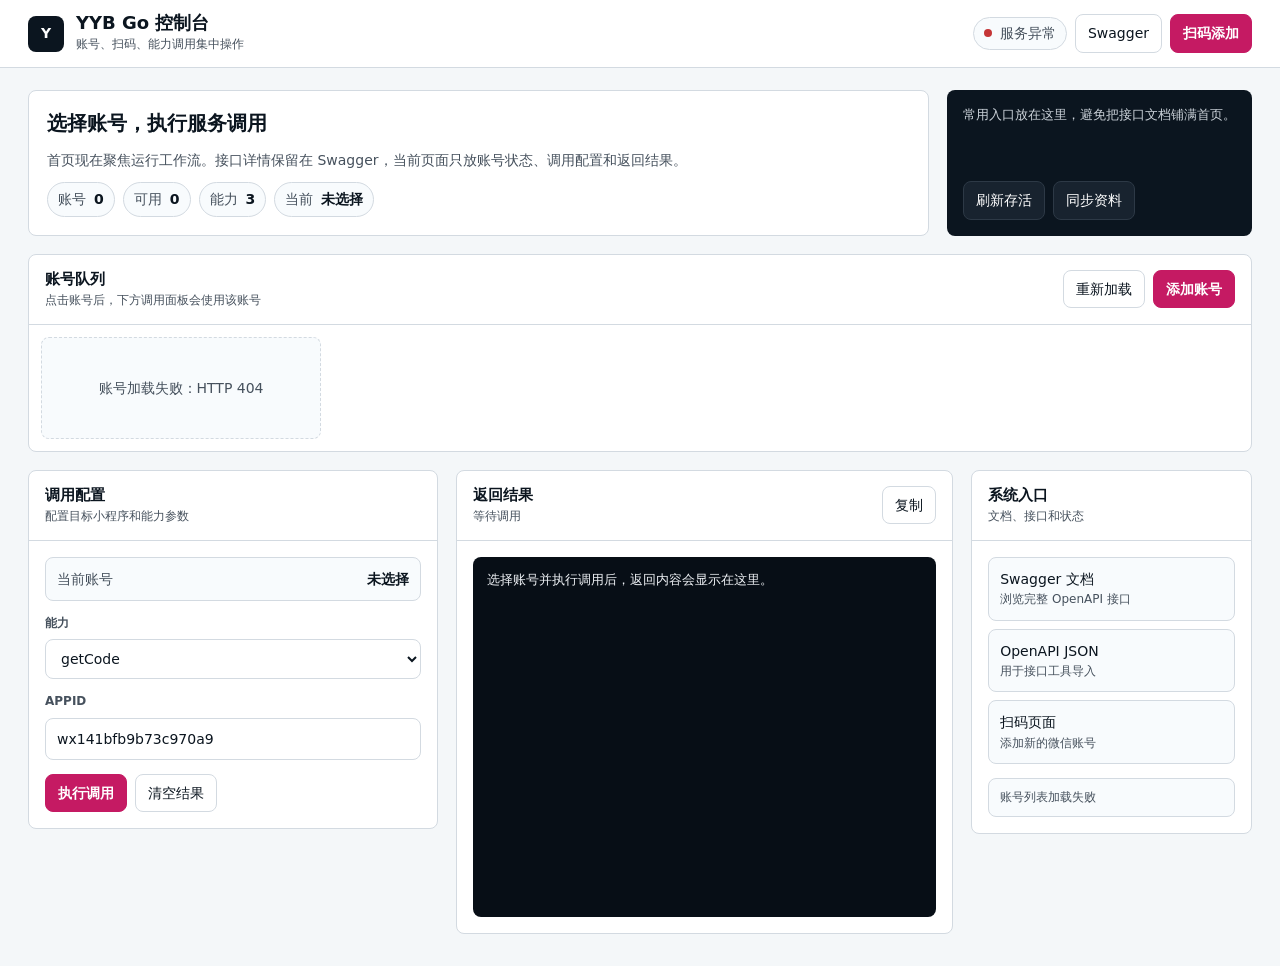
==== yyb_go/resource/templates/index.html @ 58492557 "Add files via upload" ====
<!DOCTYPE html>
<html lang="zh-CN">
<head>
  <meta charset="UTF-8">
  <meta name="viewport" content="width=device-width, initial-scale=1.0">
  <title>YYB Go 控制台</title>
  <style>
    :root {
      color-scheme: light;
      --bg: oklch(1 0 0);
      --bg-soft: oklch(0.974 0.004 250);
      --surface: oklch(0.986 0.004 250);
      --surface-strong: oklch(0.948 0.009 250);
      --ink: oklch(0.19 0.025 252);
      --muted: oklch(0.43 0.025 252);
      --faint: oklch(0.58 0.018 252);
      --line: oklch(0.885 0.012 250);
      --primary: oklch(0.54 0.205 3);
      --primary-hover: oklch(0.48 0.195 3);
      --accent: oklch(0.44 0.112 190);
      --accent-soft: oklch(0.94 0.027 190);
      --success: oklch(0.55 0.135 145);
      --success-soft: oklch(0.94 0.035 145);
      --warning: oklch(0.68 0.135 78);
      --warning-soft: oklch(0.955 0.04 78);
      --danger: oklch(0.55 0.18 25);
      --danger-soft: oklch(0.955 0.032 25);
      --code-bg: oklch(0.16 0.022 252);
      --code-ink: oklch(0.96 0.006 250);
      --radius: 8px;
      --topbar-h: 68px;
    }

    * {
      box-sizing: border-box;
    }

    html {
      height: 100%;
    }

    body {
      min-height: 100%;
      margin: 0;
      background: var(--bg-soft);
      color: var(--ink);
      font-family: ui-sans-serif, system-ui, -apple-system, BlinkMacSystemFont, "Segoe UI", "Microsoft YaHei", sans-serif;
      font-size: 14px;
      line-height: 1.45;
    }

    button,
    input,
    select,
    textarea {
      font: inherit;
    }

    button {
      cursor: pointer;
    }

    .app {
      min-height: 100vh;
      display: flex;
      flex-direction: column;
    }

    .topbar {
      height: var(--topbar-h);
      display: flex;
      align-items: center;
      justify-content: space-between;
      gap: 18px;
      padding: 0 28px;
      background: var(--bg);
      border-bottom: 1px solid var(--line);
      position: sticky;
      top: 0;
      z-index: 10;
    }

    .brand {
      display: flex;
      align-items: center;
      gap: 12px;
      min-width: 0;
    }

    .mark {
      width: 36px;
      height: 36px;
      border-radius: var(--radius);
      display: grid;
      place-items: center;
      background: var(--ink);
      color: var(--bg);
      font-weight: 800;
      letter-spacing: 0;
    }

    .brand-title {
      margin: 0;
      font-size: 18px;
      font-weight: 760;
      letter-spacing: 0;
      line-height: 1.1;
    }

    .brand-subtitle {
      margin-top: 3px;
      color: var(--muted);
      font-size: 12px;
      white-space: nowrap;
      overflow: hidden;
      text-overflow: ellipsis;
    }

    .top-actions,
    .panel-actions,
    .inline-actions {
      display: flex;
      align-items: center;
      gap: 8px;
      flex-wrap: wrap;
    }

    .btn {
      min-height: 36px;
      border: 1px solid transparent;
      border-radius: var(--radius);
      padding: 8px 12px;
      display: inline-flex;
      align-items: center;
      justify-content: center;
      gap: 7px;
      background: var(--bg);
      color: var(--ink);
      text-decoration: none;
      transition: background 160ms ease, border-color 160ms ease, color 160ms ease;
    }

    .btn:hover {
      background: var(--surface-strong);
    }

    .btn:focus-visible,
    .account-card:focus-visible,
    .quick-link:focus-visible {
      outline: 3px solid oklch(0.82 0.08 190);
      outline-offset: 2px;
    }

    .btn.primary {
      background: var(--primary);
      color: var(--bg);
      border-color: var(--primary);
      font-weight: 700;
    }

    .btn.primary:hover {
      background: var(--primary-hover);
      border-color: var(--primary-hover);
    }

    .btn.secondary {
      border-color: var(--line);
    }

    .btn.danger {
      color: var(--danger);
      border-color: var(--danger-soft);
      background: var(--danger-soft);
    }

    .btn:disabled {
      cursor: not-allowed;
      opacity: 0.62;
    }

    .status-pill {
      min-height: 30px;
      border-radius: 999px;
      display: inline-flex;
      align-items: center;
      gap: 8px;
      padding: 5px 10px;
      border: 1px solid var(--line);
      color: var(--muted);
      background: var(--surface);
      white-space: nowrap;
    }

    .status-dot {
      width: 8px;
      height: 8px;
      border-radius: 50%;
      background: var(--faint);
      flex: 0 0 auto;
    }

    .status-pill.ok .status-dot,
    .account-status.alive .status-dot {
      background: var(--success);
    }

    .status-pill.bad .status-dot,
    .account-status.expired .status-dot {
      background: var(--danger);
    }

    .shell {
      width: min(1440px, 100%);
      margin: 0 auto;
      padding: 22px 28px 32px;
      display: grid;
      gap: 18px;
    }

    .overview {
      display: grid;
      grid-template-columns: minmax(0, 1fr) auto;
      gap: 18px;
      align-items: stretch;
    }

    .summary {
      min-width: 0;
      background: var(--bg);
      border: 1px solid var(--line);
      border-radius: var(--radius);
      padding: 18px;
      display: grid;
      gap: 12px;
    }

    .summary h2 {
      margin: 0;
      font-size: 20px;
      font-weight: 760;
      letter-spacing: 0;
      text-wrap: balance;
    }

    .summary-copy {
      margin: 0;
      max-width: 72ch;
      color: var(--muted);
    }

    .stat-row {
      display: flex;
      flex-wrap: wrap;
      gap: 8px;
    }

    .stat-chip {
      min-height: 32px;
      display: inline-flex;
      align-items: center;
      gap: 8px;
      padding: 6px 10px;
      border-radius: 999px;
      background: var(--surface);
      border: 1px solid var(--line);
      color: var(--muted);
    }

    .stat-chip strong {
      color: var(--ink);
      font-weight: 760;
    }

    .quick-actions {
      min-width: 260px;
      background: var(--ink);
      color: var(--bg);
      border-radius: var(--radius);
      padding: 16px;
      display: grid;
      align-content: space-between;
      gap: 14px;
    }

    .quick-actions p {
      margin: 0;
      color: oklch(0.86 0.012 250);
      font-size: 13px;
    }

    .quick-actions .btn {
      background: oklch(0.25 0.028 252);
      color: var(--bg);
      border-color: oklch(0.34 0.028 252);
    }

    .quick-actions .btn:hover {
      background: oklch(0.31 0.032 252);
    }

    .account-band,
    .panel {
      background: var(--bg);
      border: 1px solid var(--line);
      border-radius: var(--radius);
    }

    .section-head {
      min-height: 58px;
      display: flex;
      align-items: center;
      justify-content: space-between;
      gap: 14px;
      padding: 14px 16px;
      border-bottom: 1px solid var(--line);
    }

    .section-title {
      display: grid;
      gap: 2px;
      min-width: 0;
    }

    .section-title h3 {
      margin: 0;
      font-size: 15px;
      font-weight: 760;
      letter-spacing: 0;
    }

    .section-title p {
      margin: 0;
      color: var(--muted);
      font-size: 12px;
      white-space: nowrap;
      overflow: hidden;
      text-overflow: ellipsis;
    }

    .account-strip {
      padding: 12px;
      display: grid;
      grid-auto-flow: column;
      grid-auto-columns: minmax(238px, 280px);
      gap: 10px;
      overflow-x: auto;
      scrollbar-width: thin;
      min-height: 126px;
    }

    .account-card {
      width: 100%;
      min-height: 100px;
      padding: 12px;
      border: 1px solid var(--line);
      border-radius: var(--radius);
      background: var(--surface);
      color: var(--ink);
      text-align: left;
      display: grid;
      grid-template-columns: 42px minmax(0, 1fr);
      gap: 10px;
      align-items: start;
      transition: background 160ms ease, border-color 160ms ease;
    }

    .account-card:hover {
      background: var(--bg);
      border-color: oklch(0.78 0.035 190);
    }

    .account-card.selected {
      background: var(--accent-soft);
      border-color: var(--accent);
    }

    .avatar {
      width: 42px;
      height: 42px;
      border-radius: 50%;
      overflow: hidden;
      background: var(--surface-strong);
      border: 1px solid var(--line);
      display: grid;
      place-items: center;
      color: var(--muted);
      font-weight: 760;
    }

    .avatar img {
      width: 100%;
      height: 100%;
      object-fit: cover;
      display: block;
    }

    .account-main {
      min-width: 0;
      display: grid;
      gap: 6px;
    }

    .account-name {
      overflow: hidden;
      text-overflow: ellipsis;
      white-space: nowrap;
      font-weight: 760;
    }

    .account-status {
      display: inline-flex;
      align-items: center;
      gap: 7px;
      color: var(--muted);
      font-size: 12px;
    }

    .account-meta {
      color: var(--faint);
      font-size: 12px;
      overflow: hidden;
      text-overflow: ellipsis;
      white-space: nowrap;
    }

    .empty-state {
      min-height: 100px;
      display: grid;
      place-items: center;
      color: var(--muted);
      border: 1px dashed var(--line);
      border-radius: var(--radius);
      background: var(--surface);
      padding: 18px;
      text-align: center;
    }

    .work-grid {
      display: grid;
      grid-template-columns: minmax(360px, 0.95fr) minmax(420px, 1.15fr) minmax(260px, 0.65fr);
      gap: 18px;
      align-items: start;
    }

    .panel-body {
      padding: 16px;
      display: grid;
      gap: 14px;
    }

    .form-grid {
      display: grid;
      gap: 14px;
    }

    .field {
      display: grid;
      gap: 7px;
    }

    .field label {
      color: var(--muted);
      font-size: 12px;
      font-weight: 680;
    }

    .input,
    .select,
    .textarea {
      width: 100%;
      border: 1px solid var(--line);
      border-radius: var(--radius);
      background: var(--bg);
      color: var(--ink);
      padding: 10px 11px;
      outline: none;
      transition: border-color 160ms ease, background 160ms ease;
    }

    .input:focus,
    .select:focus,
    .textarea:focus {
      border-color: var(--accent);
      background: var(--surface);
    }

    .textarea {
      min-height: 164px;
      resize: vertical;
      font-family: ui-monospace, SFMono-Regular, Menlo, Consolas, "Liberation Mono", monospace;
      line-height: 1.55;
      font-size: 13px;
    }

    .selected-account {
      min-height: 44px;
      border: 1px solid var(--line);
      border-radius: var(--radius);
      background: var(--surface);
      padding: 10px 11px;
      display: flex;
      align-items: center;
      justify-content: space-between;
      gap: 10px;
      color: var(--muted);
    }

    .selected-account strong {
      color: var(--ink);
      overflow: hidden;
      text-overflow: ellipsis;
      white-space: nowrap;
    }

    .result-panel .panel-body {
      gap: 10px;
    }

    .result-box {
      min-height: 360px;
      max-height: 560px;
      margin: 0;
      overflow: auto;
      border-radius: var(--radius);
      background: var(--code-bg);
      color: var(--code-ink);
      padding: 14px;
      font-family: ui-monospace, SFMono-Regular, Menlo, Consolas, "Liberation Mono", monospace;
      font-size: 13px;
      line-height: 1.55;
      white-space: pre-wrap;
      word-break: break-word;
    }

    .result-box.error {
      color: oklch(0.86 0.075 25);
    }

    .quick-list {
      display: grid;
      gap: 8px;
    }

    .quick-link {
      border: 1px solid var(--line);
      border-radius: var(--radius);
      padding: 11px;
      background: var(--surface);
      color: var(--ink);
      text-decoration: none;
      display: grid;
      gap: 2px;
      transition: background 160ms ease, border-color 160ms ease;
    }

    .quick-link:hover {
      background: var(--bg);
      border-color: oklch(0.78 0.035 190);
    }

    .quick-link span {
      color: var(--muted);
      font-size: 12px;
    }

    .log-line {
      padding: 10px 11px;
      border-radius: var(--radius);
      background: var(--surface);
      border: 1px solid var(--line);
      color: var(--muted);
      font-size: 12px;
    }

    .hidden {
      display: none !important;
    }

    @media (max-width: 1120px) {
      .overview,
      .work-grid {
        grid-template-columns: 1fr;
      }

      .quick-actions {
        min-width: 0;
      }
    }

    @media (max-width: 760px) {
      .topbar {
        height: auto;
        align-items: flex-start;
        flex-direction: column;
        padding: 14px 16px;
      }

      .top-actions {
        width: 100%;
      }

      .top-actions .btn,
      .top-actions .status-pill {
        flex: 1;
      }

      .shell {
        padding: 16px;
      }

      .section-head {
        align-items: flex-start;
        flex-direction: column;
      }

      .panel-actions,
      .inline-actions {
        width: 100%;
      }

      .panel-actions .btn,
      .inline-actions .btn {
        flex: 1;
      }

      .account-strip {
        grid-auto-columns: minmax(222px, 86vw);
      }
    }

    @media (prefers-reduced-motion: reduce) {
      *,
      *::before,
      *::after {
        scroll-behavior: auto !important;
        transition-duration: 1ms !important;
        animation-duration: 1ms !important;
      }
    }
  </style>
</head>
<body>
  <div class="app">
    <header class="topbar">
      <div class="brand">
        <div class="mark" aria-hidden="true">Y</div>
        <div>
          <h1 class="brand-title">YYB Go 控制台</h1>
          <div class="brand-subtitle">账号、扫码、能力调用集中操作</div>
        </div>
      </div>
      <div class="top-actions">
        <span class="status-pill" id="healthPill"><span class="status-dot"></span><span>检测服务中</span></span>
        <a class="btn secondary" href="/docs/index.html">Swagger</a>
        <a class="btn primary" href="/scan">扫码添加</a>
      </div>
    </header>

    <main class="shell">
      <section class="overview" aria-label="控制台概览">
        <div class="summary">
          <h2>选择账号，执行服务调用</h2>
          <p class="summary-copy">首页现在聚焦运行工作流。接口详情保留在 Swagger，当前页面只放账号状态、调用配置和返回结果。</p>
          <div class="stat-row" aria-label="运行统计">
            <span class="stat-chip">账号 <strong id="accountCount">0</strong></span>
            <span class="stat-chip">可用 <strong id="aliveCount">0</strong></span>
            <span class="stat-chip">能力 <strong id="featureCount">0</strong></span>
            <span class="stat-chip">当前 <strong id="currentAccountText">未选择</strong></span>
          </div>
        </div>
        <aside class="quick-actions" aria-label="常用动作">
          <p>常用入口放在这里，避免把接口文档铺满首页。</p>
          <div class="inline-actions">
            <button class="btn" id="refreshAllBtn" type="button">刷新存活</button>
            <button class="btn" id="resyncAllBtn" type="button">同步资料</button>
          </div>
        </aside>
      </section>

      <section class="account-band" aria-label="账号队列">
        <div class="section-head">
          <div class="section-title">
            <h3>账号队列</h3>
            <p>点击账号后，下方调用面板会使用该账号</p>
          </div>
          <div class="panel-actions">
            <button class="btn secondary" id="reloadAccountsBtn" type="button">重新加载</button>
            <a class="btn primary" href="/scan">添加账号</a>
          </div>
        </div>
        <div class="account-strip" id="accountStrip">
          <div class="empty-state">账号加载中</div>
        </div>
      </section>

      <section class="work-grid" aria-label="调用工作区">
        <section class="panel" aria-label="调用配置">
          <div class="section-head">
            <div class="section-title">
              <h3>调用配置</h3>
              <p>配置目标小程序和能力参数</p>
            </div>
          </div>
          <div class="panel-body">
            <div class="selected-account">
              <span>当前账号</span>
              <strong id="selectedAccountName">未选择</strong>
            </div>
            <div class="form-grid">
              <div class="field">
                <label for="featureSel">能力</label>
                <select class="select" id="featureSel"></select>
              </div>
              <div class="field">
                <label for="appidInput">APPID</label>
                <input class="input" id="appidInput" value="wx141bfb9b73c970a9" autocomplete="off" spellcheck="false">
              </div>
              <div class="field hidden" id="payloadGroup">
                <label for="payloadInput">请求 JSON</label>
                <textarea class="textarea" id="payloadInput" spellcheck="false">{"api_name":"getUserInfo","data":{},"env":1}</textarea>
              </div>
            </div>
            <div class="inline-actions">
              <button class="btn primary" id="callBtn" type="button">执行调用</button>
              <button class="btn secondary" id="clearResultBtn" type="button">清空结果</button>
            </div>
          </div>
        </section>

        <section class="panel result-panel" aria-label="调用结果">
          <div class="section-head">
            <div class="section-title">
              <h3>返回结果</h3>
              <p id="resultMeta">等待调用</p>
            </div>
            <button class="btn secondary" id="copyResultBtn" type="button">复制</button>
          </div>
          <div class="panel-body">
            <pre class="result-box" id="resultBox">选择账号并执行调用后，返回内容会显示在这里。</pre>
          </div>
        </section>

        <aside class="panel" aria-label="系统入口">
          <div class="section-head">
            <div class="section-title">
              <h3>系统入口</h3>
              <p>文档、接口和状态</p>
            </div>
          </div>
          <div class="panel-body">
            <div class="quick-list">
              <a class="quick-link" href="/docs/index.html">
                Swagger 文档
                <span>浏览完整 OpenAPI 接口</span>
              </a>
              <a class="quick-link" href="/openapi.json">
                OpenAPI JSON
                <span>用于接口工具导入</span>
              </a>
              <a class="quick-link" href="/scan">
                扫码页面
                <span>添加新的微信账号</span>
              </a>
            </div>
            <div class="log-line" id="activityLine">尚未执行操作</div>
          </div>
        </aside>
      </section>
    </main>
  </div>

  <script>
    const state = {
      accounts: [],
      features: [
        { name: "getCode" },
        { name: "getPhoneNumber" },
        { name: "operateWxData" }
      ],
      selectedOpenID: "",
      lastResult: ""
    };

    const $ = id => document.getElementById(id);

    function escapeHTML(value) {
      return String(value ?? "")
        .replaceAll("&", "&amp;")
        .replaceAll("<", "&lt;")
        .replaceAll(">", "&gt;")
        .replaceAll('"', "&quot;")
        .replaceAll("'", "&#039;");
    }

    async function api(method, url, body) {
      const options = { method, headers: { "Content-Type": "application/json" } };
      if (body !== undefined) options.body = JSON.stringify(body);
      const response = await fetch(url, options);
      const text = await response.text();
      let data = null;
      try {
        data = text ? JSON.parse(text) : null;
      } catch {
        data = text;
      }
      const isEnvelope = data && typeof data === "object" && !Array.isArray(data)
        && Object.prototype.hasOwnProperty.call(data, "code")
        && Object.prototype.hasOwnProperty.call(data, "msg")
        && Object.prototype.hasOwnProperty.call(data, "data");
      if (!response.ok || (isEnvelope && data.code !== 0)) {
        const error = new Error(isEnvelope ? data.msg : "HTTP " + response.status);
        error.status = response.status;
        error.code = isEnvelope ? data.code : response.status;
        error.data = isEnvelope ? data.data : data;
        error.payload = data;
        throw error;
      }
      return isEnvelope ? data.data : data;
    }

    function accountName(account) {
      return account.nickname || account.alias || account.openid || "未命名账号";
    }

    function statusText(status) {
      if (status === "alive") return "可用";
      if (status === "expired") return "需重扫";
      return "待确认";
    }

    function statusClass(status) {
      if (status === "alive") return "alive";
      if (status === "expired") return "expired";
      return "unknown";
    }

    function formatChecked(ts) {
      if (!ts) return "未检测";
      const date = new Date(ts * 1000);
      const pad = n => String(n).padStart(2, "0");
      return `${pad(date.getMonth() + 1)}-${pad(date.getDate())} ${pad(date.getHours())}:${pad(date.getMinutes())}`;
    }

    function setActivity(message) {
      $("activityLine").textContent = message;
    }

    function setResult(value, meta, isError) {
      const text = typeof value === "string" ? value : JSON.stringify(value, null, 2);
      state.lastResult = text;
      $("resultBox").textContent = text;
      $("resultBox").classList.toggle("error", Boolean(isError));
      $("resultMeta").textContent = meta || "已更新";
    }

    function selectedAccount() {
      return state.accounts.find(item => item.openid === state.selectedOpenID) || null;
    }

    function syncSelectedAccount() {
      const selected = selectedAccount();
      const label = selected ? accountName(selected) : "未选择";
      $("selectedAccountName").textContent = label;
      $("currentAccountText").textContent = label;
      document.querySelectorAll(".account-card").forEach(card => {
        card.classList.toggle("selected", card.dataset.openid === state.selectedOpenID);
      });
    }

    function renderStats() {
      $("accountCount").textContent = String(state.accounts.length);
      $("aliveCount").textContent = String(state.accounts.filter(item => item.status === "alive").length);
      $("featureCount").textContent = String(state.features.length);
      syncSelectedAccount();
    }

    function renderAccounts() {
      const strip = $("accountStrip");
      if (!state.accounts.length) {
        strip.innerHTML = `<div class="empty-state">暂无账号，点击“添加账号”开始扫码。</div>`;
        state.selectedOpenID = "";
        renderStats();
        return;
      }

      if (!state.accounts.some(item => item.openid === state.selectedOpenID)) {
        state.selectedOpenID = state.accounts[0].openid;
      }

      strip.innerHTML = "";
      for (const account of state.accounts) {
        const name = accountName(account);
        const cls = statusClass(account.status);
        const button = document.createElement("button");
        button.type = "button";
        button.className = "account-card";
        button.dataset.openid = account.openid;
        button.innerHTML = `
          <span class="avatar">
            <img alt="" src="/accounts/avatar?ref=${encodeURIComponent(account.openid)}">
            <span class="avatar-letter hidden">${escapeHTML(name.slice(0, 1).toUpperCase() || "Y")}</span>
          </span>
          <span class="account-main">
            <span class="account-name">${escapeHTML(name)}</span>
            <span class="account-status ${cls}"><span class="status-dot"></span>${statusText(account.status)}</span>
            <span class="account-meta">uin: ${escapeHTML(account.uin ?? "-")} · ${formatChecked(account.last_checked_at)}</span>
          </span>
        `;
        button.querySelector("img").addEventListener("error", event => {
          event.currentTarget.classList.add("hidden");
          button.querySelector(".avatar-letter").classList.remove("hidden");
        });
        button.addEventListener("click", () => {
          state.selectedOpenID = account.openid;
          syncSelectedAccount();
          setActivity(`已选择账号：${name}`);
        });
        strip.appendChild(button);
      }
      renderStats();
    }

    function renderFeatures() {
      const select = $("featureSel");
      if (!state.features.length) {
        select.innerHTML = `<option value="">暂无能力</option>`;
        togglePayload();
        return;
      }
      select.innerHTML = state.features.map(feature => {
        return `<option value="${escapeHTML(feature.name)}" data-name="${escapeHTML(feature.name)}">${escapeHTML(feature.name)}</option>`;
      }).join("");
      togglePayload();
      renderStats();
    }

    function currentFeatureName() {
      const option = $("featureSel").selectedOptions[0];
      return option ? option.dataset.name || "" : "";
    }

    function togglePayload() {
      const needsPayload = currentFeatureName().toLowerCase() === "operatewxdata";
      $("payloadGroup").classList.toggle("hidden", !needsPayload);
    }

    async function loadHealth() {
      const pill = $("healthPill");
      try {
        await api("GET", "/health");
        pill.classList.add("ok");
        pill.classList.remove("bad");
        pill.querySelector("span:last-child").textContent = "服务正常";
      } catch {
        pill.classList.add("bad");
        pill.classList.remove("ok");
        pill.querySelector("span:last-child").textContent = "服务异常";
      }
    }

    async function loadAccounts() {
      $("accountStrip").innerHTML = `<div class="empty-state">账号加载中</div>`;
      try {
        state.accounts = await api("GET", "/accounts");
        renderAccounts();
        setActivity("账号列表已加载");
      } catch (error) {
        $("accountStrip").innerHTML = `<div class="empty-state">账号加载失败：${escapeHTML(error.data?.detail || error.message)}</div>`;
        setActivity("账号列表加载失败");
      }
    }

    async function loadFeatures() {
      renderFeatures();
    }

    async function refreshAll() {
      const button = $("refreshAllBtn");
      button.disabled = true;
      button.textContent = "刷新中";
      try {
        const result = await api("POST", "/accounts/refresh");
        setResult(result, "存活刷新完成", false);
        await loadAccounts();
      } catch (error) {
        setResult(error.data || error.message, "存活刷新失败", true);
      } finally {
        button.disabled = false;
        button.textContent = "刷新存活";
      }
    }

    async function resyncAll() {
      const button = $("resyncAllBtn");
      button.disabled = true;
      button.textContent = "同步中";
      try {
        const result = await api("POST", "/accounts/resync");
        setResult(result, "资料同步完成", false);
        await loadAccounts();
      } catch (error) {
        setResult(error.data || error.message, "资料同步失败", true);
      } finally {
        button.disabled = false;
        button.textContent = "同步资料";
      }
    }

    async function callFeature() {
      const account = selectedAccount();
      if (!account) {
        setResult("请先选择一个账号。", "缺少账号", true);
        return;
      }

      const endpoint = currentFeatureName();
      const appID = $("appidInput").value.trim();
      if (!endpoint) {
        setResult("当前没有可调用能力。", "缺少能力", true);
        return;
      }
      if (!appID) {
        setResult("请输入 APPID。", "缺少 APPID", true);
        return;
      }

      const body = { ref: account.openid, app_id: appID };
      if (endpoint.toLowerCase() === "operatewxdata") {
        const raw = $("payloadInput").value.trim();
        if (!raw) {
          setResult("operateWxData 需要请求 JSON。", "缺少 payload", true);
          return;
        }
        try {
          body.payload = JSON.parse(raw);
        } catch {
          setResult("请求 JSON 格式不正确。", "JSON 解析失败", true);
          return;
        }
      }

      const button = $("callBtn");
      button.disabled = true;
      const startedAt = performance.now();
      setResult("调用中，首次调用可能需要建立会话。", "请求进行中", false);
      setActivity(`正在调用 ${endpoint}：${accountName(account)}`);

      try {
        const result = await api("POST", `/wxapp/${endpoint}`, body);
        const seconds = ((performance.now() - startedAt) / 1000).toFixed(1);
        setResult(result, `调用完成，用时 ${seconds}s`, false);
        await loadAccounts();
      } catch (error) {
        setResult(error.data || error.message, `调用失败 ${error.status || ""}`.trim(), true);
      } finally {
        button.disabled = false;
      }
    }

    $("reloadAccountsBtn").addEventListener("click", loadAccounts);
    $("refreshAllBtn").addEventListener("click", refreshAll);
    $("resyncAllBtn").addEventListener("click", resyncAll);
    $("featureSel").addEventListener("change", togglePayload);
    $("callBtn").addEventListener("click", callFeature);
    $("clearResultBtn").addEventListener("click", () => setResult("结果已清空。", "等待调用", false));
    $("copyResultBtn").addEventListener("click", async () => {
      try {
        await navigator.clipboard.writeText(state.lastResult || $("resultBox").textContent);
        setActivity("结果已复制");
      } catch {
        setActivity("复制失败，请手动选择结果内容");
      }
    });

    loadHealth();
    loadFeatures();
    loadAccounts();
    setInterval(loadHealth, 15000);
  </script>
</body>
</html>
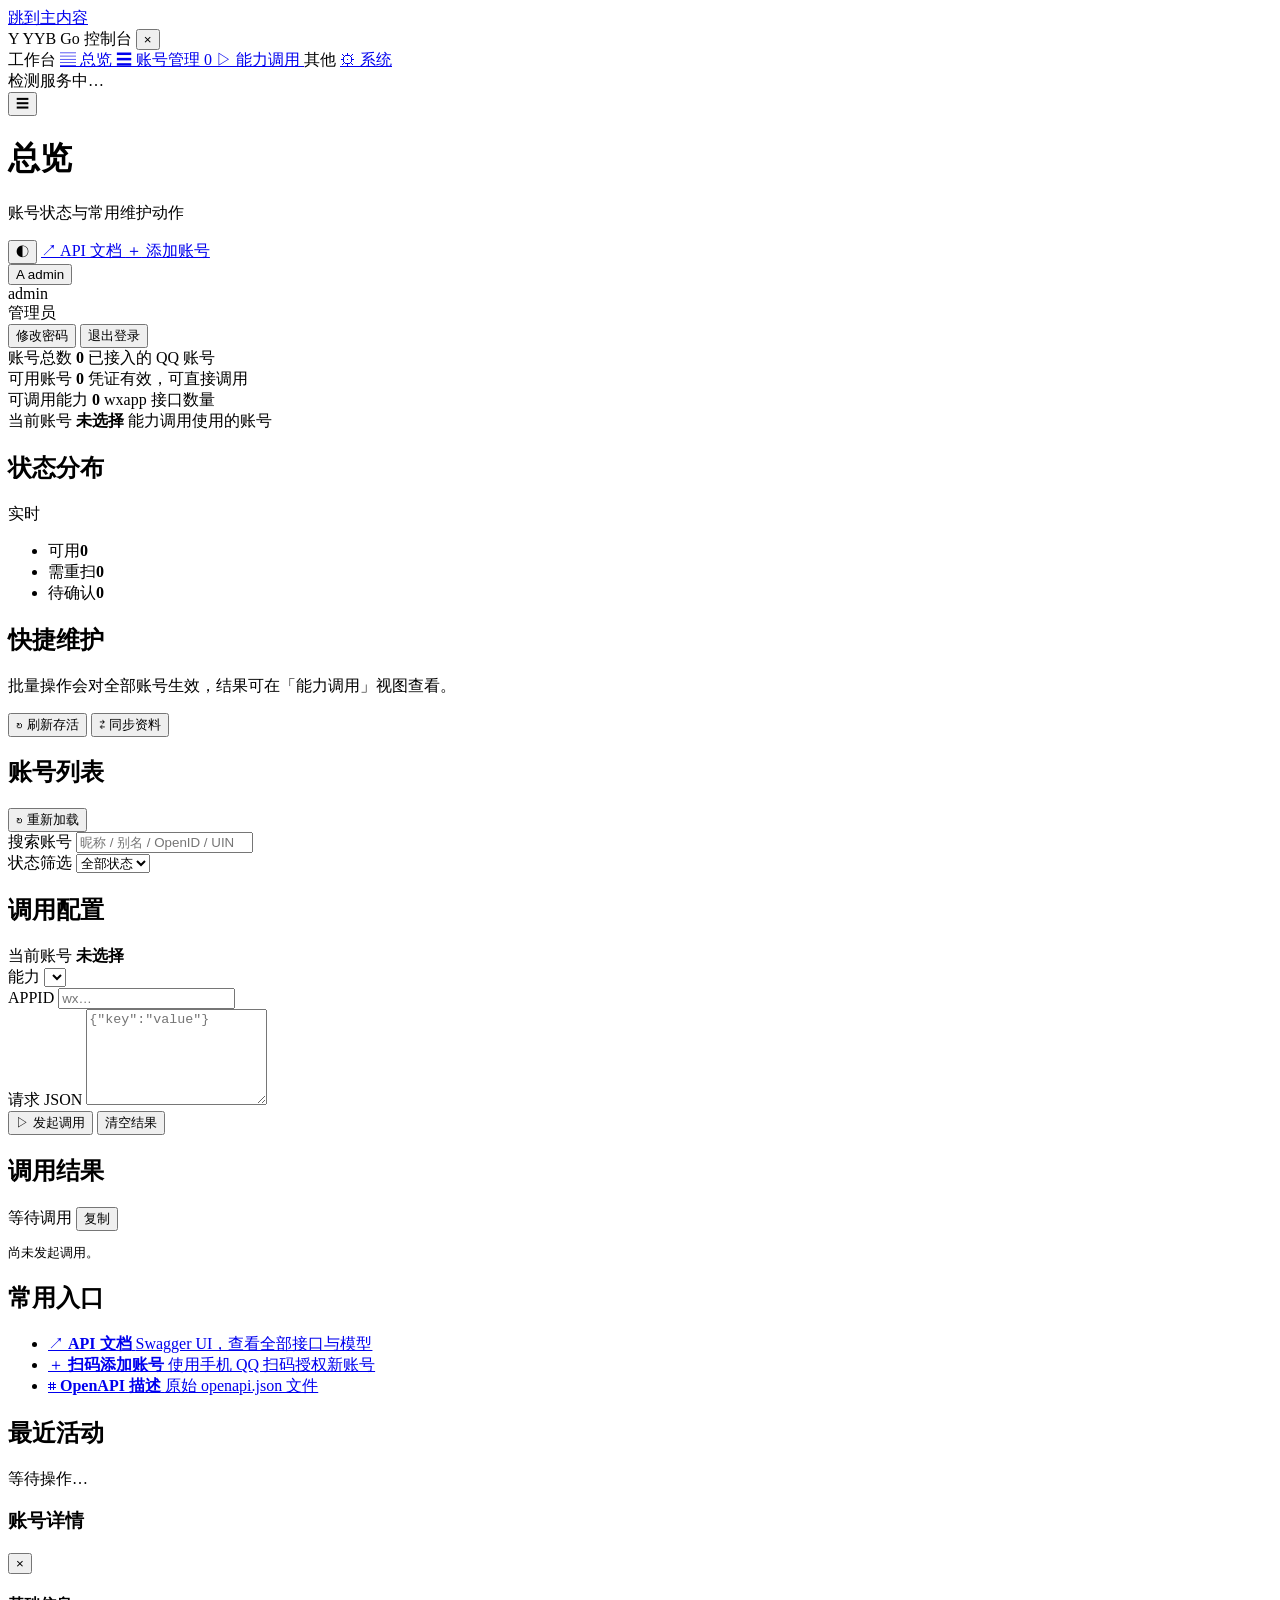
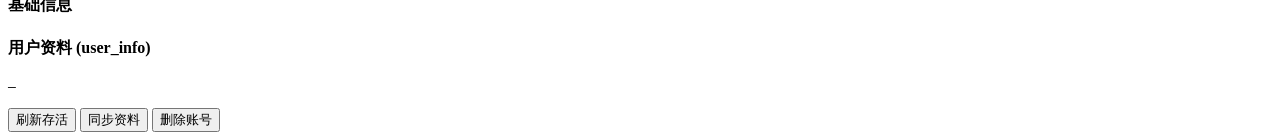
==== commit 4c8de1a3: "feat: 实现完整管理员登录与Docker化部署 - 新增管理员账号系统，支持环境变量初始化、密码修改、会话管理 - 新增登录页、扫码页前端页面与交互逻辑 - 新增Dockerfile与GitHub" ====
--- a/yyb_go/resource/templates/index.html
+++ b/yyb_go/resource/templates/index.html
@@ -1,1081 +1,325 @@
 <!DOCTYPE html>
-<html lang="zh-CN">
+<html lang="zh-CN" data-theme="system" data-theme-resolved="light">
 <head>
   <meta charset="UTF-8">
   <meta name="viewport" content="width=device-width, initial-scale=1.0">
+  <meta name="theme-color" content="#f4f6fa">
   <title>YYB Go 控制台</title>
-  <style>
-    :root {
-      color-scheme: light;
-      --bg: oklch(1 0 0);
-      --bg-soft: oklch(0.974 0.004 250);
-      --surface: oklch(0.986 0.004 250);
-      --surface-strong: oklch(0.948 0.009 250);
-      --ink: oklch(0.19 0.025 252);
-      --muted: oklch(0.43 0.025 252);
-      --faint: oklch(0.58 0.018 252);
-      --line: oklch(0.885 0.012 250);
-      --primary: oklch(0.54 0.205 3);
-      --primary-hover: oklch(0.48 0.195 3);
-      --accent: oklch(0.44 0.112 190);
-      --accent-soft: oklch(0.94 0.027 190);
-      --success: oklch(0.55 0.135 145);
-      --success-soft: oklch(0.94 0.035 145);
-      --warning: oklch(0.68 0.135 78);
-      --warning-soft: oklch(0.955 0.04 78);
-      --danger: oklch(0.55 0.18 25);
-      --danger-soft: oklch(0.955 0.032 25);
-      --code-bg: oklch(0.16 0.022 252);
-      --code-ink: oklch(0.96 0.006 250);
-      --radius: 8px;
-      --topbar-h: 68px;
-    }
-
-    * {
-      box-sizing: border-box;
-    }
-
-    html {
-      height: 100%;
-    }
-
-    body {
-      min-height: 100%;
-      margin: 0;
-      background: var(--bg-soft);
-      color: var(--ink);
-      font-family: ui-sans-serif, system-ui, -apple-system, BlinkMacSystemFont, "Segoe UI", "Microsoft YaHei", sans-serif;
-      font-size: 14px;
-      line-height: 1.45;
-    }
-
-    button,
-    input,
-    select,
-    textarea {
-      font: inherit;
-    }
-
-    button {
-      cursor: pointer;
-    }
-
-    .app {
-      min-height: 100vh;
-      display: flex;
-      flex-direction: column;
-    }
-
-    .topbar {
-      height: var(--topbar-h);
-      display: flex;
-      align-items: center;
-      justify-content: space-between;
-      gap: 18px;
-      padding: 0 28px;
-      background: var(--bg);
-      border-bottom: 1px solid var(--line);
-      position: sticky;
-      top: 0;
-      z-index: 10;
-    }
-
-    .brand {
-      display: flex;
-      align-items: center;
-      gap: 12px;
-      min-width: 0;
-    }
-
-    .mark {
-      width: 36px;
-      height: 36px;
-      border-radius: var(--radius);
-      display: grid;
-      place-items: center;
-      background: var(--ink);
-      color: var(--bg);
-      font-weight: 800;
-      letter-spacing: 0;
-    }
-
-    .brand-title {
-      margin: 0;
-      font-size: 18px;
-      font-weight: 760;
-      letter-spacing: 0;
-      line-height: 1.1;
-    }
-
-    .brand-subtitle {
-      margin-top: 3px;
-      color: var(--muted);
-      font-size: 12px;
-      white-space: nowrap;
-      overflow: hidden;
-      text-overflow: ellipsis;
-    }
-
-    .top-actions,
-    .panel-actions,
-    .inline-actions {
-      display: flex;
-      align-items: center;
-      gap: 8px;
-      flex-wrap: wrap;
-    }
-
-    .btn {
-      min-height: 36px;
-      border: 1px solid transparent;
-      border-radius: var(--radius);
-      padding: 8px 12px;
-      display: inline-flex;
-      align-items: center;
-      justify-content: center;
-      gap: 7px;
-      background: var(--bg);
-      color: var(--ink);
-      text-decoration: none;
-      transition: background 160ms ease, border-color 160ms ease, color 160ms ease;
-    }
-
-    .btn:hover {
-      background: var(--surface-strong);
-    }
-
-    .btn:focus-visible,
-    .account-card:focus-visible,
-    .quick-link:focus-visible {
-      outline: 3px solid oklch(0.82 0.08 190);
-      outline-offset: 2px;
-    }
-
-    .btn.primary {
-      background: var(--primary);
-      color: var(--bg);
-      border-color: var(--primary);
-      font-weight: 700;
-    }
-
-    .btn.primary:hover {
-      background: var(--primary-hover);
-      border-color: var(--primary-hover);
-    }
-
-    .btn.secondary {
-      border-color: var(--line);
-    }
-
-    .btn.danger {
-      color: var(--danger);
-      border-color: var(--danger-soft);
-      background: var(--danger-soft);
-    }
-
-    .btn:disabled {
-      cursor: not-allowed;
-      opacity: 0.62;
-    }
-
-    .status-pill {
-      min-height: 30px;
-      border-radius: 999px;
-      display: inline-flex;
-      align-items: center;
-      gap: 8px;
-      padding: 5px 10px;
-      border: 1px solid var(--line);
-      color: var(--muted);
-      background: var(--surface);
-      white-space: nowrap;
-    }
-
-    .status-dot {
-      width: 8px;
-      height: 8px;
-      border-radius: 50%;
-      background: var(--faint);
-      flex: 0 0 auto;
-    }
-
-    .status-pill.ok .status-dot,
-    .account-status.alive .status-dot {
-      background: var(--success);
-    }
-
-    .status-pill.bad .status-dot,
-    .account-status.expired .status-dot {
-      background: var(--danger);
-    }
-
-    .shell {
-      width: min(1440px, 100%);
-      margin: 0 auto;
-      padding: 22px 28px 32px;
-      display: grid;
-      gap: 18px;
-    }
-
-    .overview {
-      display: grid;
-      grid-template-columns: minmax(0, 1fr) auto;
-      gap: 18px;
-      align-items: stretch;
-    }
-
-    .summary {
-      min-width: 0;
-      background: var(--bg);
-      border: 1px solid var(--line);
-      border-radius: var(--radius);
-      padding: 18px;
-      display: grid;
-      gap: 12px;
-    }
-
-    .summary h2 {
-      margin: 0;
-      font-size: 20px;
-      font-weight: 760;
-      letter-spacing: 0;
-      text-wrap: balance;
-    }
-
-    .summary-copy {
-      margin: 0;
-      max-width: 72ch;
-      color: var(--muted);
-    }
-
-    .stat-row {
-      display: flex;
-      flex-wrap: wrap;
-      gap: 8px;
-    }
-
-    .stat-chip {
-      min-height: 32px;
-      display: inline-flex;
-      align-items: center;
-      gap: 8px;
-      padding: 6px 10px;
-      border-radius: 999px;
-      background: var(--surface);
-      border: 1px solid var(--line);
-      color: var(--muted);
-    }
-
-    .stat-chip strong {
-      color: var(--ink);
-      font-weight: 760;
-    }
-
-    .quick-actions {
-      min-width: 260px;
-      background: var(--ink);
-      color: var(--bg);
-      border-radius: var(--radius);
-      padding: 16px;
-      display: grid;
-      align-content: space-between;
-      gap: 14px;
-    }
-
-    .quick-actions p {
-      margin: 0;
-      color: oklch(0.86 0.012 250);
-      font-size: 13px;
-    }
-
-    .quick-actions .btn {
-      background: oklch(0.25 0.028 252);
-      color: var(--bg);
-      border-color: oklch(0.34 0.028 252);
-    }
-
-    .quick-actions .btn:hover {
-      background: oklch(0.31 0.032 252);
-    }
-
-    .account-band,
-    .panel {
-      background: var(--bg);
-      border: 1px solid var(--line);
-      border-radius: var(--radius);
-    }
-
-    .section-head {
-      min-height: 58px;
-      display: flex;
-      align-items: center;
-      justify-content: space-between;
-      gap: 14px;
-      padding: 14px 16px;
-      border-bottom: 1px solid var(--line);
-    }
-
-    .section-title {
-      display: grid;
-      gap: 2px;
-      min-width: 0;
-    }
-
-    .section-title h3 {
-      margin: 0;
-      font-size: 15px;
-      font-weight: 760;
-      letter-spacing: 0;
-    }
-
-    .section-title p {
-      margin: 0;
-      color: var(--muted);
-      font-size: 12px;
-      white-space: nowrap;
-      overflow: hidden;
-      text-overflow: ellipsis;
-    }
-
-    .account-strip {
-      padding: 12px;
-      display: grid;
-      grid-auto-flow: column;
-      grid-auto-columns: minmax(238px, 280px);
-      gap: 10px;
-      overflow-x: auto;
-      scrollbar-width: thin;
-      min-height: 126px;
-    }
-
-    .account-card {
-      width: 100%;
-      min-height: 100px;
-      padding: 12px;
-      border: 1px solid var(--line);
-      border-radius: var(--radius);
-      background: var(--surface);
-      color: var(--ink);
-      text-align: left;
-      display: grid;
-      grid-template-columns: 42px minmax(0, 1fr);
-      gap: 10px;
-      align-items: start;
-      transition: background 160ms ease, border-color 160ms ease;
-    }
-
-    .account-card:hover {
-      background: var(--bg);
-      border-color: oklch(0.78 0.035 190);
-    }
-
-    .account-card.selected {
-      background: var(--accent-soft);
-      border-color: var(--accent);
-    }
-
-    .avatar {
-      width: 42px;
-      height: 42px;
-      border-radius: 50%;
-      overflow: hidden;
-      background: var(--surface-strong);
-      border: 1px solid var(--line);
-      display: grid;
-      place-items: center;
-      color: var(--muted);
-      font-weight: 760;
-    }
-
-    .avatar img {
-      width: 100%;
-      height: 100%;
-      object-fit: cover;
-      display: block;
-    }
-
-    .account-main {
-      min-width: 0;
-      display: grid;
-      gap: 6px;
-    }
-
-    .account-name {
-      overflow: hidden;
-      text-overflow: ellipsis;
-      white-space: nowrap;
-      font-weight: 760;
-    }
-
-    .account-status {
-      display: inline-flex;
-      align-items: center;
-      gap: 7px;
-      color: var(--muted);
-      font-size: 12px;
-    }
-
-    .account-meta {
-      color: var(--faint);
-      font-size: 12px;
-      overflow: hidden;
-      text-overflow: ellipsis;
-      white-space: nowrap;
-    }
-
-    .empty-state {
-      min-height: 100px;
-      display: grid;
-      place-items: center;
-      color: var(--muted);
-      border: 1px dashed var(--line);
-      border-radius: var(--radius);
-      background: var(--surface);
-      padding: 18px;
-      text-align: center;
-    }
-
-    .work-grid {
-      display: grid;
-      grid-template-columns: minmax(360px, 0.95fr) minmax(420px, 1.15fr) minmax(260px, 0.65fr);
-      gap: 18px;
-      align-items: start;
-    }
-
-    .panel-body {
-      padding: 16px;
-      display: grid;
-      gap: 14px;
-    }
-
-    .form-grid {
-      display: grid;
-      gap: 14px;
-    }
-
-    .field {
-      display: grid;
-      gap: 7px;
-    }
-
-    .field label {
-      color: var(--muted);
-      font-size: 12px;
-      font-weight: 680;
-    }
-
-    .input,
-    .select,
-    .textarea {
-      width: 100%;
-      border: 1px solid var(--line);
-      border-radius: var(--radius);
-      background: var(--bg);
-      color: var(--ink);
-      padding: 10px 11px;
-      outline: none;
-      transition: border-color 160ms ease, background 160ms ease;
-    }
-
-    .input:focus,
-    .select:focus,
-    .textarea:focus {
-      border-color: var(--accent);
-      background: var(--surface);
-    }
-
-    .textarea {
-      min-height: 164px;
-      resize: vertical;
-      font-family: ui-monospace, SFMono-Regular, Menlo, Consolas, "Liberation Mono", monospace;
-      line-height: 1.55;
-      font-size: 13px;
-    }
-
-    .selected-account {
-      min-height: 44px;
-      border: 1px solid var(--line);
-      border-radius: var(--radius);
-      background: var(--surface);
-      padding: 10px 11px;
-      display: flex;
-      align-items: center;
-      justify-content: space-between;
-      gap: 10px;
-      color: var(--muted);
-    }
-
-    .selected-account strong {
-      color: var(--ink);
-      overflow: hidden;
-      text-overflow: ellipsis;
-      white-space: nowrap;
-    }
-
-    .result-panel .panel-body {
-      gap: 10px;
-    }
-
-    .result-box {
-      min-height: 360px;
-      max-height: 560px;
-      margin: 0;
-      overflow: auto;
-      border-radius: var(--radius);
-      background: var(--code-bg);
-      color: var(--code-ink);
-      padding: 14px;
-      font-family: ui-monospace, SFMono-Regular, Menlo, Consolas, "Liberation Mono", monospace;
-      font-size: 13px;
-      line-height: 1.55;
-      white-space: pre-wrap;
-      word-break: break-word;
-    }
-
-    .result-box.error {
-      color: oklch(0.86 0.075 25);
-    }
-
-    .quick-list {
-      display: grid;
-      gap: 8px;
-    }
-
-    .quick-link {
-      border: 1px solid var(--line);
-      border-radius: var(--radius);
-      padding: 11px;
-      background: var(--surface);
-      color: var(--ink);
-      text-decoration: none;
-      display: grid;
-      gap: 2px;
-      transition: background 160ms ease, border-color 160ms ease;
-    }
-
-    .quick-link:hover {
-      background: var(--bg);
-      border-color: oklch(0.78 0.035 190);
-    }
-
-    .quick-link span {
-      color: var(--muted);
-      font-size: 12px;
-    }
-
-    .log-line {
-      padding: 10px 11px;
-      border-radius: var(--radius);
-      background: var(--surface);
-      border: 1px solid var(--line);
-      color: var(--muted);
-      font-size: 12px;
-    }
-
-    .hidden {
-      display: none !important;
-    }
-
-    @media (max-width: 1120px) {
-      .overview,
-      .work-grid {
-        grid-template-columns: 1fr;
-      }
-
-      .quick-actions {
-        min-width: 0;
-      }
-    }
-
-    @media (max-width: 760px) {
-      .topbar {
-        height: auto;
-        align-items: flex-start;
-        flex-direction: column;
-        padding: 14px 16px;
-      }
-
-      .top-actions {
-        width: 100%;
-      }
-
-      .top-actions .btn,
-      .top-actions .status-pill {
-        flex: 1;
-      }
-
-      .shell {
-        padding: 16px;
-      }
-
-      .section-head {
-        align-items: flex-start;
-        flex-direction: column;
-      }
-
-      .panel-actions,
-      .inline-actions {
-        width: 100%;
-      }
-
-      .panel-actions .btn,
-      .inline-actions .btn {
-        flex: 1;
-      }
-
-      .account-strip {
-        grid-auto-columns: minmax(222px, 86vw);
-      }
-    }
-
-    @media (prefers-reduced-motion: reduce) {
-      *,
-      *::before,
-      *::after {
-        scroll-behavior: auto !important;
-        transition-duration: 1ms !important;
-        animation-duration: 1ms !important;
-      }
-    }
-  </style>
+  <link rel="stylesheet" href="/static/css/base.css">
+  <link rel="stylesheet" href="/static/css/console.css">
+  <script src="/static/js/theme.js"></script>
 </head>
 <body>
-  <div class="app">
-    <header class="topbar">
-      <div class="brand">
-        <div class="mark" aria-hidden="true">Y</div>
-        <div>
-          <h1 class="brand-title">YYB Go 控制台</h1>
-          <div class="brand-subtitle">账号、扫码、能力调用集中操作</div>
+  <a class="skip-link" href="#viewport">跳到主内容</a>
+
+  <div class="console">
+    <div class="sidebar-scrim hidden" id="sidebarScrim"></div>
+
+    <aside class="sidebar" id="sidebar" aria-label="主导航">
+      <div class="sidebar-brand">
+        <span class="mark" aria-hidden="true">Y</span>
+        <span class="sidebar-brand-text">
+          <span class="sidebar-brand-title">YYB Go</span>
+          <span class="sidebar-brand-sub">控制台</span>
+        </span>
+        <button class="btn ghost icon-btn sidebar-close" id="sidebarCloseBtn" type="button" aria-label="关闭导航">
+          <span aria-hidden="true">×</span>
+        </button>
+      </div>
+
+      <nav class="sidebar-nav" id="sidebarNav">
+        <span class="nav-group-label">工作台</span>
+        <a class="nav-item" href="#overview" data-view="overview">
+          <span class="nav-glyph" aria-hidden="true">▤</span>
+          <span>总览</span>
+        </a>
+        <a class="nav-item" href="#accounts" data-view="accounts">
+          <span class="nav-glyph" aria-hidden="true">☰</span>
+          <span>账号管理</span>
+          <span class="nav-count tnum" id="navAccountCount">0</span>
+        </a>
+        <a class="nav-item" href="#call" data-view="call">
+          <span class="nav-glyph" aria-hidden="true">▷</span>
+          <span>能力调用</span>
+        </a>
+        <span class="nav-group-label">其他</span>
+        <a class="nav-item" href="#system" data-view="system">
+          <span class="nav-glyph" aria-hidden="true">⚙</span>
+          <span>系统</span>
+        </a>
+      </nav>
+
+      <div class="sidebar-foot">
+        <span class="status-pill" id="healthPill">
+          <span class="status-dot" aria-hidden="true"></span>
+          <span id="healthText">检测服务中…</span>
+        </span>
+      </div>
+    </aside>
+
+    <div class="main-col">
+      <header class="topbar">
+        <button class="btn ghost icon-btn nav-toggle" id="sidebarOpenBtn" type="button"
+                aria-label="打开导航" aria-expanded="false" aria-controls="sidebar">
+          <span aria-hidden="true">☰</span>
+        </button>
+
+        <div class="topbar-heading">
+          <h1 id="viewTitle">总览</h1>
+          <p id="viewSubtitle">账号状态与常用维护动作</p>
         </div>
-      </div>
-      <div class="top-actions">
-        <span class="status-pill" id="healthPill"><span class="status-dot"></span><span>检测服务中</span></span>
-        <a class="btn secondary" href="/docs/index.html">Swagger</a>
-        <a class="btn primary" href="/scan">扫码添加</a>
-      </div>
-    </header>
-
-    <main class="shell">
-      <section class="overview" aria-label="控制台概览">
-        <div class="summary">
-          <h2>选择账号，执行服务调用</h2>
-          <p class="summary-copy">首页现在聚焦运行工作流。接口详情保留在 Swagger，当前页面只放账号状态、调用配置和返回结果。</p>
-          <div class="stat-row" aria-label="运行统计">
-            <span class="stat-chip">账号 <strong id="accountCount">0</strong></span>
-            <span class="stat-chip">可用 <strong id="aliveCount">0</strong></span>
-            <span class="stat-chip">能力 <strong id="featureCount">0</strong></span>
-            <span class="stat-chip">当前 <strong id="currentAccountText">未选择</strong></span>
+
+        <div class="top-actions">
+          <button class="theme-btn" id="themeBtn" type="button" aria-label="切换主题">
+            <span class="theme-glyph" aria-hidden="true">◐</span>
+          </button>
+          <a class="btn secondary hide-sm" href="/docs/index.html" target="_blank" rel="noopener">
+            <span class="btn-icon" aria-hidden="true">↗</span> API 文档
+          </a>
+          <a class="btn primary" href="/scan"><span class="btn-icon" aria-hidden="true">＋</span> 添加账号</a>
+          <div class="user-menu" id="userMenu">
+            <button class="user-menu-btn" id="userMenuBtn" type="button" aria-haspopup="true" aria-expanded="false">
+              <span class="user-avatar" id="userAvatar" aria-hidden="true">A</span>
+              <span id="userName">admin</span>
+            </button>
+            <div class="user-menu-pop hidden" id="userMenuPop" role="menu">
+              <div class="menu-header">
+                <div class="menu-name" id="menuUserName">admin</div>
+                <div class="menu-role">管理员</div>
+              </div>
+              <button class="menu-item" type="button" id="changePwdBtn" role="menuitem">修改密码</button>
+              <button class="menu-item danger" type="button" id="logoutBtn" role="menuitem">退出登录</button>
+            </div>
           </div>
         </div>
-        <aside class="quick-actions" aria-label="常用动作">
-          <p>常用入口放在这里，避免把接口文档铺满首页。</p>
-          <div class="inline-actions">
-            <button class="btn" id="refreshAllBtn" type="button">刷新存活</button>
-            <button class="btn" id="resyncAllBtn" type="button">同步资料</button>
+      </header>
+
+      <main class="viewport" id="viewport">
+        <section class="view" id="view-overview" data-view="overview">
+          <div class="stat-grid">
+            <div class="stat-card">
+              <span class="stat-label">账号总数</span>
+              <strong class="stat-value tnum" id="accountCount">0</strong>
+              <span class="stat-hint">已接入的 QQ 账号</span>
+            </div>
+            <div class="stat-card">
+              <span class="stat-label">可用账号</span>
+              <strong class="stat-value tnum" id="aliveCount">0</strong>
+              <span class="stat-hint">凭证有效，可直接调用</span>
+            </div>
+            <div class="stat-card">
+              <span class="stat-label">可调用能力</span>
+              <strong class="stat-value tnum" id="featureCount">0</strong>
+              <span class="stat-hint">wxapp 接口数量</span>
+            </div>
+            <div class="stat-card">
+              <span class="stat-label">当前账号</span>
+              <strong class="stat-value stat-value-text" id="currentAccountText">未选择</strong>
+              <span class="stat-hint">能力调用使用的账号</span>
+            </div>
           </div>
-        </aside>
-      </section>
-
-      <section class="account-band" aria-label="账号队列">
-        <div class="section-head">
-          <div class="section-title">
-            <h3>账号队列</h3>
-            <p>点击账号后，下方调用面板会使用该账号</p>
-          </div>
-          <div class="panel-actions">
-            <button class="btn secondary" id="reloadAccountsBtn" type="button">重新加载</button>
-            <a class="btn primary" href="/scan">添加账号</a>
-          </div>
-        </div>
-        <div class="account-strip" id="accountStrip">
-          <div class="empty-state">账号加载中</div>
-        </div>
-      </section>
-
-      <section class="work-grid" aria-label="调用工作区">
-        <section class="panel" aria-label="调用配置">
-          <div class="section-head">
-            <div class="section-title">
-              <h3>调用配置</h3>
-              <p>配置目标小程序和能力参数</p>
-            </div>
-          </div>
-          <div class="panel-body">
-            <div class="selected-account">
-              <span>当前账号</span>
-              <strong id="selectedAccountName">未选择</strong>
-            </div>
-            <div class="form-grid">
-              <div class="field">
-                <label for="featureSel">能力</label>
-                <select class="select" id="featureSel"></select>
-              </div>
-              <div class="field">
-                <label for="appidInput">APPID</label>
-                <input class="input" id="appidInput" value="wx141bfb9b73c970a9" autocomplete="off" spellcheck="false">
-              </div>
-              <div class="field hidden" id="payloadGroup">
-                <label for="payloadInput">请求 JSON</label>
-                <textarea class="textarea" id="payloadInput" spellcheck="false">{"api_name":"getUserInfo","data":{},"env":1}</textarea>
-              </div>
-            </div>
-            <div class="inline-actions">
-              <button class="btn primary" id="callBtn" type="button">执行调用</button>
-              <button class="btn secondary" id="clearResultBtn" type="button">清空结果</button>
-            </div>
+
+          <div class="overview-grid">
+            <section class="panel">
+              <div class="section-head">
+                <h2 class="section-title">状态分布</h2>
+                <span class="eyebrow"><span class="eyebrow-dot" aria-hidden="true"></span>实时</span>
+              </div>
+              <div class="panel-body">
+                <div class="dist-bar" id="distBar" role="img" aria-label="账号状态分布">
+                  <span class="dist-seg alive" id="distAlive"></span>
+                  <span class="dist-seg expired" id="distExpired"></span>
+                  <span class="dist-seg unknown" id="distUnknown"></span>
+                </div>
+                <ul class="dist-legend" id="distLegend" aria-live="polite">
+                  <li><span class="dist-key alive" aria-hidden="true"></span>可用<b class="tnum" id="legendAlive">0</b></li>
+                  <li><span class="dist-key expired" aria-hidden="true"></span>需重扫<b class="tnum" id="legendExpired">0</b></li>
+                  <li><span class="dist-key unknown" aria-hidden="true"></span>待确认<b class="tnum" id="legendUnknown">0</b></li>
+                </ul>
+              </div>
+            </section>
+
+            <section class="panel">
+              <div class="section-head">
+                <h2 class="section-title">快捷维护</h2>
+              </div>
+              <div class="panel-body">
+                <p class="panel-note">批量操作会对全部账号生效，结果可在「能力调用」视图查看。</p>
+                <div class="inline-actions">
+                  <button class="btn secondary" id="refreshAllBtn" type="button">
+                    <span class="btn-icon" aria-hidden="true">↻</span> 刷新存活
+                  </button>
+                  <button class="btn secondary" id="resyncAllBtn" type="button">
+                    <span class="btn-icon" aria-hidden="true">⇄</span> 同步资料
+                  </button>
+                </div>
+              </div>
+            </section>
           </div>
         </section>
 
-        <section class="panel result-panel" aria-label="调用结果">
-          <div class="section-head">
-            <div class="section-title">
-              <h3>返回结果</h3>
-              <p id="resultMeta">等待调用</p>
-            </div>
-            <button class="btn secondary" id="copyResultBtn" type="button">复制</button>
-          </div>
-          <div class="panel-body">
-            <pre class="result-box" id="resultBox">选择账号并执行调用后，返回内容会显示在这里。</pre>
+        <section class="view hidden" id="view-accounts" data-view="accounts">
+          <section class="panel">
+            <div class="section-head">
+              <h2 class="section-title">账号列表</h2>
+              <div class="inline-actions">
+                <button class="btn secondary sm" id="reloadAccountsBtn" type="button">
+                  <span class="btn-icon" aria-hidden="true">↻</span> 重新加载
+                </button>
+              </div>
+            </div>
+            <div class="panel-body">
+              <div class="account-toolbar">
+                <div class="field">
+                  <label for="accountSearch">搜索账号</label>
+                  <input class="input" id="accountSearch" type="search" placeholder="昵称 / 别名 / OpenID / UIN">
+                </div>
+                <div class="field">
+                  <label for="statusFilter">状态筛选</label>
+                  <select class="select" id="statusFilter">
+                    <option value="all">全部状态</option>
+                    <option value="alive">可用</option>
+                    <option value="expired">需重扫</option>
+                    <option value="unknown">待确认</option>
+                  </select>
+                </div>
+              </div>
+              <div class="account-grid" id="accountGrid" aria-live="polite"></div>
+            </div>
+          </section>
+        </section>
+
+        <section class="view hidden" id="view-call" data-view="call">
+          <div class="call-grid">
+            <section class="panel">
+              <div class="section-head">
+                <h2 class="section-title">调用配置</h2>
+              </div>
+              <div class="panel-body">
+                <div class="selected-account">
+                  <span class="stat-label">当前账号</span>
+                  <strong id="selectedAccountName">未选择</strong>
+                </div>
+                <div class="field">
+                  <label for="featureSel">能力</label>
+                  <select class="select" id="featureSel"></select>
+                </div>
+                <div class="field">
+                  <label for="appidInput">APPID</label>
+                  <input class="input" id="appidInput" type="text" placeholder="wx…" autocomplete="off">
+                </div>
+                <div class="field hidden" id="payloadGroup">
+                  <label for="payloadInput">请求 JSON</label>
+                  <textarea class="textarea" id="payloadInput" rows="6" placeholder='{"key":"value"}'></textarea>
+                </div>
+                <div class="inline-actions">
+                  <button class="btn primary" id="callBtn" type="button">
+                    <span class="btn-icon" aria-hidden="true">▷</span> 发起调用
+                  </button>
+                  <button class="btn ghost" id="clearResultBtn" type="button">清空结果</button>
+                </div>
+              </div>
+            </section>
+
+            <section class="panel">
+              <div class="section-head">
+                <h2 class="section-title">调用结果</h2>
+                <div class="inline-actions">
+                  <span class="eyebrow" id="resultMeta">等待调用</span>
+                  <button class="btn secondary sm" id="copyResultBtn" type="button">复制</button>
+                </div>
+              </div>
+              <div class="panel-body">
+                <pre class="code-block result-box" id="resultBox" aria-live="polite">尚未发起调用。</pre>
+              </div>
+            </section>
           </div>
         </section>
 
-        <aside class="panel" aria-label="系统入口">
-          <div class="section-head">
-            <div class="section-title">
-              <h3>系统入口</h3>
-              <p>文档、接口和状态</p>
-            </div>
-          </div>
-          <div class="panel-body">
-            <div class="quick-list">
-              <a class="quick-link" href="/docs/index.html">
-                Swagger 文档
-                <span>浏览完整 OpenAPI 接口</span>
-              </a>
-              <a class="quick-link" href="/openapi.json">
-                OpenAPI JSON
-                <span>用于接口工具导入</span>
-              </a>
-              <a class="quick-link" href="/scan">
-                扫码页面
-                <span>添加新的微信账号</span>
-              </a>
-            </div>
-            <div class="log-line" id="activityLine">尚未执行操作</div>
-          </div>
-        </aside>
-      </section>
-    </main>
+        <section class="view hidden" id="view-system" data-view="system">
+          <section class="panel">
+            <div class="section-head">
+              <h2 class="section-title">常用入口</h2>
+            </div>
+            <div class="panel-body">
+              <ul class="quick-list">
+                <li>
+                  <a class="quick-link" href="/docs/index.html" target="_blank" rel="noopener">
+                    <span class="quick-glyph" aria-hidden="true">↗</span>
+                    <span class="quick-main">
+                      <strong>API 文档</strong>
+                      <span>Swagger UI，查看全部接口与模型</span>
+                    </span>
+                  </a>
+                </li>
+                <li>
+                  <a class="quick-link" href="/scan">
+                    <span class="quick-glyph" aria-hidden="true">＋</span>
+                    <span class="quick-main">
+                      <strong>扫码添加账号</strong>
+                      <span>使用手机 QQ 扫码授权新账号</span>
+                    </span>
+                  </a>
+                </li>
+                <li>
+                  <a class="quick-link" href="/openapi.json" target="_blank" rel="noopener">
+                    <span class="quick-glyph" aria-hidden="true">⌗</span>
+                    <span class="quick-main">
+                      <strong>OpenAPI 描述</strong>
+                      <span>原始 openapi.json 文件</span>
+                    </span>
+                  </a>
+                </li>
+              </ul>
+            </div>
+          </section>
+
+          <section class="panel">
+            <div class="section-head">
+              <h2 class="section-title">最近活动</h2>
+            </div>
+            <div class="panel-body">
+              <p class="log-line" id="activityLine" aria-live="polite">等待操作…</p>
+            </div>
+          </section>
+        </section>
+      </main>
+    </div>
   </div>
 
-  <script>
-    const state = {
-      accounts: [],
-      features: [
-        { name: "getCode" },
-        { name: "getPhoneNumber" },
-        { name: "operateWxData" }
-      ],
-      selectedOpenID: "",
-      lastResult: ""
-    };
-
-    const $ = id => document.getElementById(id);
-
-    function escapeHTML(value) {
-      return String(value ?? "")
-        .replaceAll("&", "&amp;")
-        .replaceAll("<", "&lt;")
-        .replaceAll(">", "&gt;")
-        .replaceAll('"', "&quot;")
-        .replaceAll("'", "&#039;");
-    }
-
-    async function api(method, url, body) {
-      const options = { method, headers: { "Content-Type": "application/json" } };
-      if (body !== undefined) options.body = JSON.stringify(body);
-      const response = await fetch(url, options);
-      const text = await response.text();
-      let data = null;
-      try {
-        data = text ? JSON.parse(text) : null;
-      } catch {
-        data = text;
-      }
-      const isEnvelope = data && typeof data === "object" && !Array.isArray(data)
-        && Object.prototype.hasOwnProperty.call(data, "code")
-        && Object.prototype.hasOwnProperty.call(data, "msg")
-        && Object.prototype.hasOwnProperty.call(data, "data");
-      if (!response.ok || (isEnvelope && data.code !== 0)) {
-        const error = new Error(isEnvelope ? data.msg : "HTTP " + response.status);
-        error.status = response.status;
-        error.code = isEnvelope ? data.code : response.status;
-        error.data = isEnvelope ? data.data : data;
-        error.payload = data;
-        throw error;
-      }
-      return isEnvelope ? data.data : data;
-    }
-
-    function accountName(account) {
-      return account.nickname || account.alias || account.openid || "未命名账号";
-    }
-
-    function statusText(status) {
-      if (status === "alive") return "可用";
-      if (status === "expired") return "需重扫";
-      return "待确认";
-    }
-
-    function statusClass(status) {
-      if (status === "alive") return "alive";
-      if (status === "expired") return "expired";
-      return "unknown";
-    }
-
-    function formatChecked(ts) {
-      if (!ts) return "未检测";
-      const date = new Date(ts * 1000);
-      const pad = n => String(n).padStart(2, "0");
-      return `${pad(date.getMonth() + 1)}-${pad(date.getDate())} ${pad(date.getHours())}:${pad(date.getMinutes())}`;
-    }
-
-    function setActivity(message) {
-      $("activityLine").textContent = message;
-    }
-
-    function setResult(value, meta, isError) {
-      const text = typeof value === "string" ? value : JSON.stringify(value, null, 2);
-      state.lastResult = text;
-      $("resultBox").textContent = text;
-      $("resultBox").classList.toggle("error", Boolean(isError));
-      $("resultMeta").textContent = meta || "已更新";
-    }
-
-    function selectedAccount() {
-      return state.accounts.find(item => item.openid === state.selectedOpenID) || null;
-    }
-
-    function syncSelectedAccount() {
-      const selected = selectedAccount();
-      const label = selected ? accountName(selected) : "未选择";
-      $("selectedAccountName").textContent = label;
-      $("currentAccountText").textContent = label;
-      document.querySelectorAll(".account-card").forEach(card => {
-        card.classList.toggle("selected", card.dataset.openid === state.selectedOpenID);
-      });
-    }
-
-    function renderStats() {
-      $("accountCount").textContent = String(state.accounts.length);
-      $("aliveCount").textContent = String(state.accounts.filter(item => item.status === "alive").length);
-      $("featureCount").textContent = String(state.features.length);
-      syncSelectedAccount();
-    }
-
-    function renderAccounts() {
-      const strip = $("accountStrip");
-      if (!state.accounts.length) {
-        strip.innerHTML = `<div class="empty-state">暂无账号，点击“添加账号”开始扫码。</div>`;
-        state.selectedOpenID = "";
-        renderStats();
-        return;
-      }
-
-      if (!state.accounts.some(item => item.openid === state.selectedOpenID)) {
-        state.selectedOpenID = state.accounts[0].openid;
-      }
-
-      strip.innerHTML = "";
-      for (const account of state.accounts) {
-        const name = accountName(account);
-        const cls = statusClass(account.status);
-        const button = document.createElement("button");
-        button.type = "button";
-        button.className = "account-card";
-        button.dataset.openid = account.openid;
-        button.innerHTML = `
-          <span class="avatar">
-            <img alt="" src="/accounts/avatar?ref=${encodeURIComponent(account.openid)}">
-            <span class="avatar-letter hidden">${escapeHTML(name.slice(0, 1).toUpperCase() || "Y")}</span>
-          </span>
-          <span class="account-main">
-            <span class="account-name">${escapeHTML(name)}</span>
-            <span class="account-status ${cls}"><span class="status-dot"></span>${statusText(account.status)}</span>
-            <span class="account-meta">uin: ${escapeHTML(account.uin ?? "-")} · ${formatChecked(account.last_checked_at)}</span>
-          </span>
-        `;
-        button.querySelector("img").addEventListener("error", event => {
-          event.currentTarget.classList.add("hidden");
-          button.querySelector(".avatar-letter").classList.remove("hidden");
-        });
-        button.addEventListener("click", () => {
-          state.selectedOpenID = account.openid;
-          syncSelectedAccount();
-          setActivity(`已选择账号：${name}`);
-        });
-        strip.appendChild(button);
-      }
-      renderStats();
-    }
-
-    function renderFeatures() {
-      const select = $("featureSel");
-      if (!state.features.length) {
-        select.innerHTML = `<option value="">暂无能力</option>`;
-        togglePayload();
-        return;
-      }
-      select.innerHTML = state.features.map(feature => {
-        return `<option value="${escapeHTML(feature.name)}" data-name="${escapeHTML(feature.name)}">${escapeHTML(feature.name)}</option>`;
-      }).join("");
-      togglePayload();
-      renderStats();
-    }
-
-    function currentFeatureName() {
-      const option = $("featureSel").selectedOptions[0];
-      return option ? option.dataset.name || "" : "";
-    }
-
-    function togglePayload() {
-      const needsPayload = currentFeatureName().toLowerCase() === "operatewxdata";
-      $("payloadGroup").classList.toggle("hidden", !needsPayload);
-    }
-
-    async function loadHealth() {
-      const pill = $("healthPill");
-      try {
-        await api("GET", "/health");
-        pill.classList.add("ok");
-        pill.classList.remove("bad");
-        pill.querySelector("span:last-child").textContent = "服务正常";
-      } catch {
-        pill.classList.add("bad");
-        pill.classList.remove("ok");
-        pill.querySelector("span:last-child").textContent = "服务异常";
-      }
-    }
-
-    async function loadAccounts() {
-      $("accountStrip").innerHTML = `<div class="empty-state">账号加载中</div>`;
-      try {
-        state.accounts = await api("GET", "/accounts");
-        renderAccounts();
-        setActivity("账号列表已加载");
-      } catch (error) {
-        $("accountStrip").innerHTML = `<div class="empty-state">账号加载失败：${escapeHTML(error.data?.detail || error.message)}</div>`;
-        setActivity("账号列表加载失败");
-      }
-    }
-
-    async function loadFeatures() {
-      renderFeatures();
-    }
-
-    async function refreshAll() {
-      const button = $("refreshAllBtn");
-      button.disabled = true;
-      button.textContent = "刷新中";
-      try {
-        const result = await api("POST", "/accounts/refresh");
-        setResult(result, "存活刷新完成", false);
-        await loadAccounts();
-      } catch (error) {
-        setResult(error.data || error.message, "存活刷新失败", true);
-      } finally {
-        button.disabled = false;
-        button.textContent = "刷新存活";
-      }
-    }
-
-    async function resyncAll() {
-      const button = $("resyncAllBtn");
-      button.disabled = true;
-      button.textContent = "同步中";
-      try {
-        const result = await api("POST", "/accounts/resync");
-        setResult(result, "资料同步完成", false);
-        await loadAccounts();
-      } catch (error) {
-        setResult(error.data || error.message, "资料同步失败", true);
-      } finally {
-        button.disabled = false;
-        button.textContent = "同步资料";
-      }
-    }
-
-    async function callFeature() {
-      const account = selectedAccount();
-      if (!account) {
-        setResult("请先选择一个账号。", "缺少账号", true);
-        return;
-      }
-
-      const endpoint = currentFeatureName();
-      const appID = $("appidInput").value.trim();
-      if (!endpoint) {
-        setResult("当前没有可调用能力。", "缺少能力", true);
-        return;
-      }
-      if (!appID) {
-        setResult("请输入 APPID。", "缺少 APPID", true);
-        return;
-      }
-
-      const body = { ref: account.openid, app_id: appID };
-      if (endpoint.toLowerCase() === "operatewxdata") {
-        const raw = $("payloadInput").value.trim();
-        if (!raw) {
-          setResult("operateWxData 需要请求 JSON。", "缺少 payload", true);
-          return;
-        }
-        try {
-          body.payload = JSON.parse(raw);
-        } catch {
-          setResult("请求 JSON 格式不正确。", "JSON 解析失败", true);
-          return;
-        }
-      }
-
-      const button = $("callBtn");
-      button.disabled = true;
-      const startedAt = performance.now();
-      setResult("调用中，首次调用可能需要建立会话。", "请求进行中", false);
-      setActivity(`正在调用 ${endpoint}：${accountName(account)}`);
-
-      try {
-        const result = await api("POST", `/wxapp/${endpoint}`, body);
-        const seconds = ((performance.now() - startedAt) / 1000).toFixed(1);
-        setResult(result, `调用完成，用时 ${seconds}s`, false);
-        await loadAccounts();
-      } catch (error) {
-        setResult(error.data || error.message, `调用失败 ${error.status || ""}`.trim(), true);
-      } finally {
-        button.disabled = false;
-      }
-    }
-
-    $("reloadAccountsBtn").addEventListener("click", loadAccounts);
-    $("refreshAllBtn").addEventListener("click", refreshAll);
-    $("resyncAllBtn").addEventListener("click", resyncAll);
-    $("featureSel").addEventListener("change", togglePayload);
-    $("callBtn").addEventListener("click", callFeature);
-    $("clearResultBtn").addEventListener("click", () => setResult("结果已清空。", "等待调用", false));
-    $("copyResultBtn").addEventListener("click", async () => {
-      try {
-        await navigator.clipboard.writeText(state.lastResult || $("resultBox").textContent);
-        setActivity("结果已复制");
-      } catch {
-        setActivity("复制失败，请手动选择结果内容");
-      }
-    });
-
-    loadHealth();
-    loadFeatures();
-    loadAccounts();
-    setInterval(loadHealth, 15000);
-  </script>
+  <div class="drawer-overlay hidden" id="detailOverlay"></div>
+  <aside class="drawer hidden" id="detailDrawer" aria-label="账号详情" role="dialog" aria-modal="true">
+    <div class="drawer-head">
+      <h3 id="drawerTitle">账号详情</h3>
+      <button class="btn ghost icon-btn" id="drawerCloseBtn" type="button" aria-label="关闭详情">
+        <span aria-hidden="true">×</span>
+      </button>
+    </div>
+    <div class="drawer-body">
+      <div class="drawer-profile">
+        <span class="avatar avatar-lg" id="drawerAvatar" aria-hidden="true"></span>
+        <div class="drawer-profile-main">
+          <strong id="drawerNickname"></strong>
+          <span class="badge" id="drawerStatusBadge"></span>
+        </div>
+      </div>
+      <div>
+        <h4 class="drawer-section-title">基础信息</h4>
+        <dl class="kv-grid" id="drawerBaseInfo"></dl>
+      </div>
+      <div>
+        <h4 class="drawer-section-title">用户资料 (user_info)</h4>
+        <pre class="code-block" id="drawerUserInfo">—</pre>
+      </div>
+      <div class="drawer-actions-row">
+        <button class="btn secondary" id="drawerRefreshBtn" type="button">刷新存活</button>
+        <button class="btn secondary" id="drawerResyncBtn" type="button">同步资料</button>
+        <button class="btn danger" id="drawerDeleteBtn" type="button">删除账号</button>
+      </div>
+    </div>
+  </aside>
+
+  <script src="/static/js/api.js"></script>
+  <script src="/static/js/console.js"></script>
 </body>
 </html>
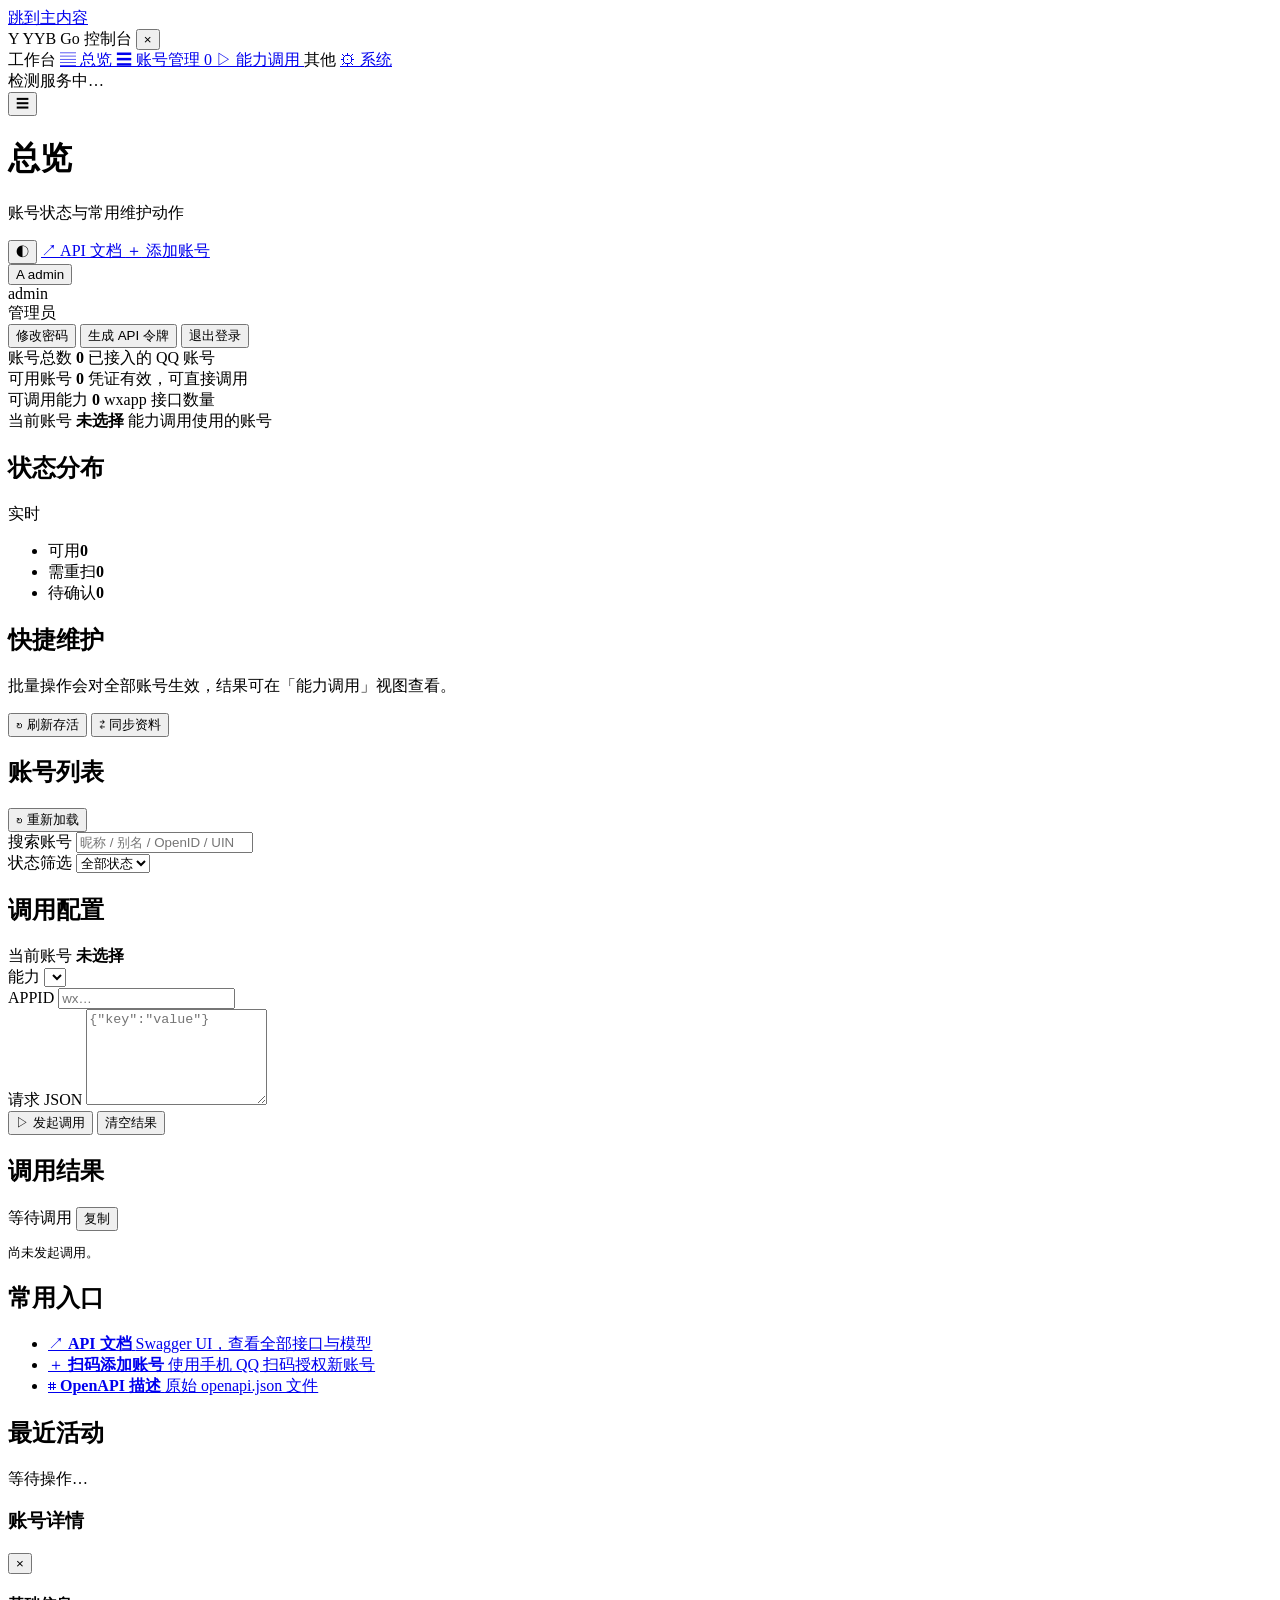
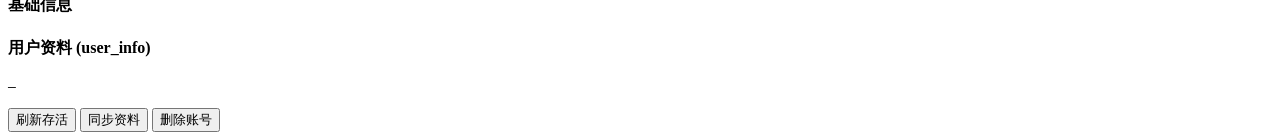
==== commit 1189b737: "feat(auth): 增加 API Bearer Token 以支持青龙等脚本调用 控制台新增令牌生成、查询与撤销能力，令牌仅存 SHA-256 哈希， 改密或重新生成即刻失效，避免脚本依赖浏览器 " ====
--- a/yyb_go/resource/templates/index.html
+++ b/yyb_go/resource/templates/index.html
@@ -88,6 +88,7 @@
                 <div class="menu-role">管理员</div>
               </div>
               <button class="menu-item" type="button" id="changePwdBtn" role="menuitem">修改密码</button>
+              <button class="menu-item" type="button" id="apiTokenBtn" role="menuitem">生成 API 令牌</button>
               <button class="menu-item danger" type="button" id="logoutBtn" role="menuitem">退出登录</button>
             </div>
           </div>
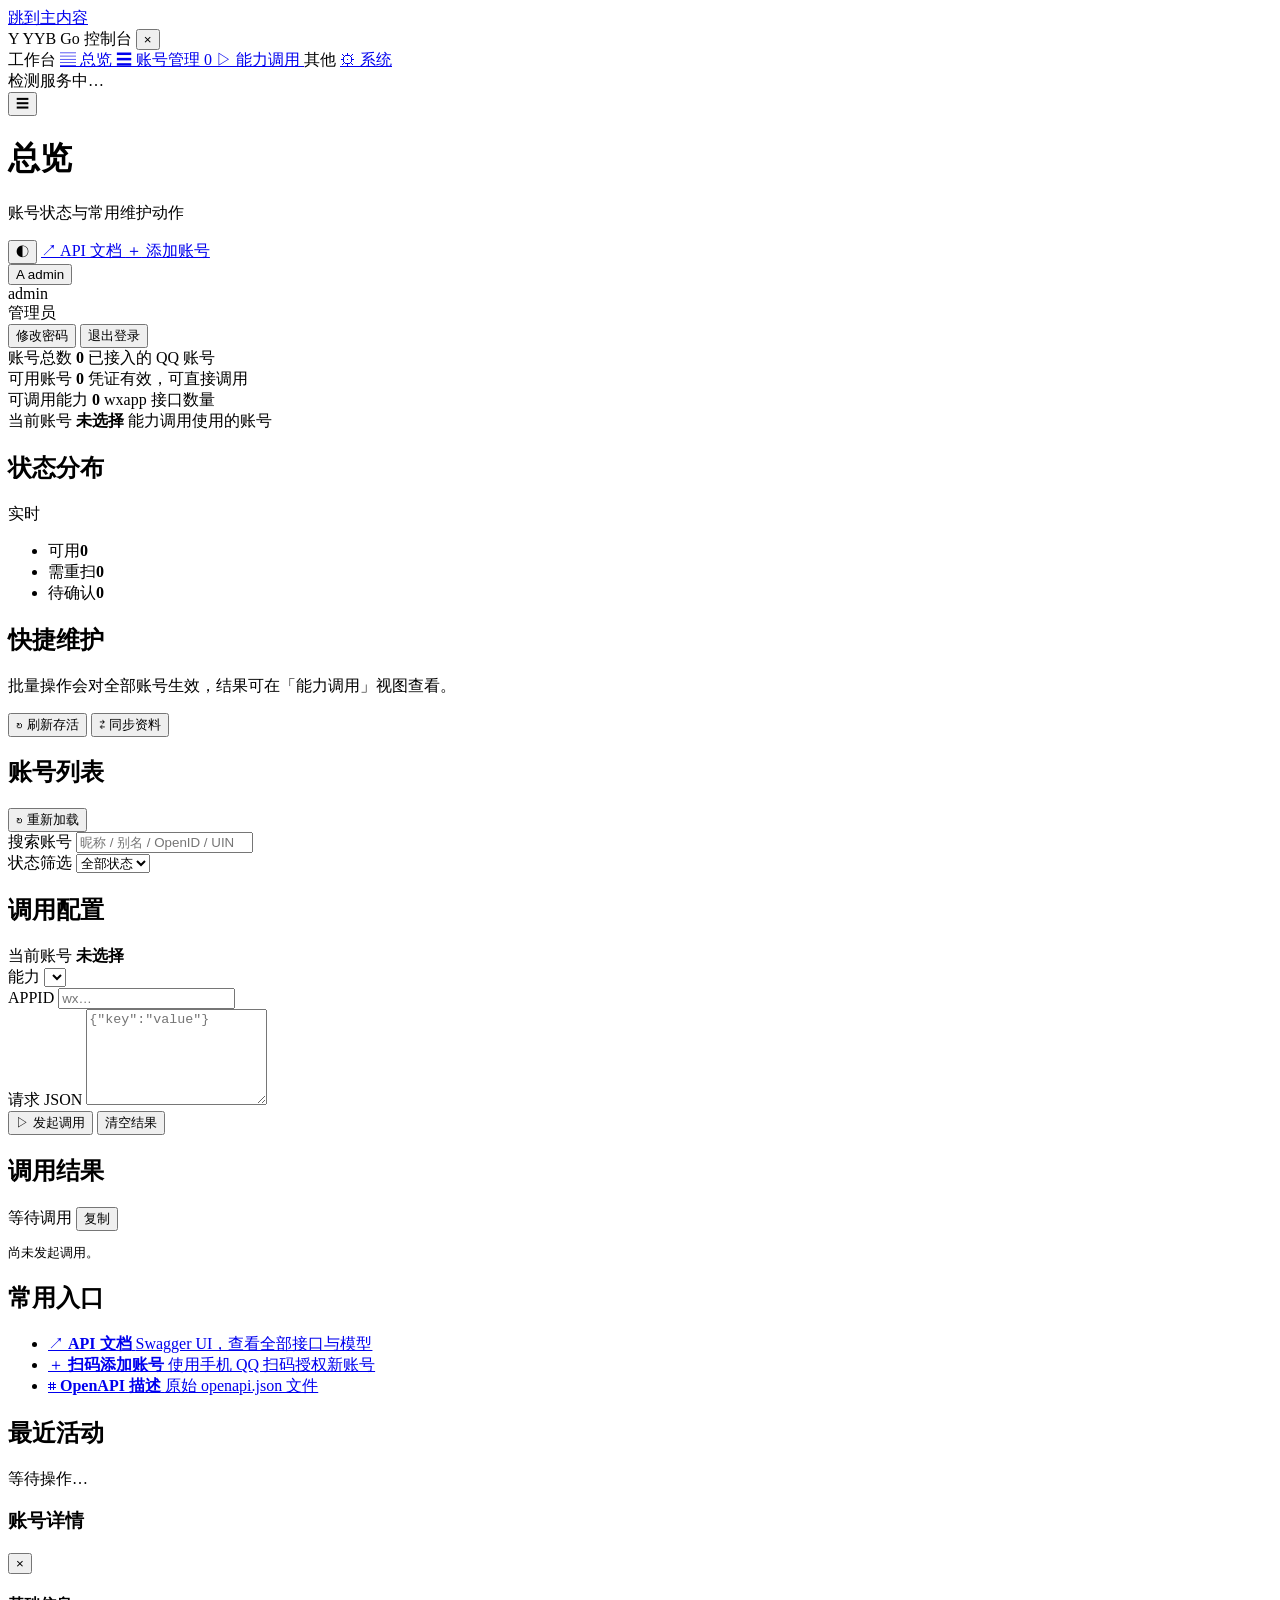
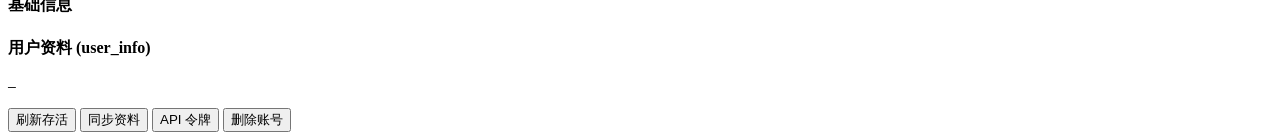
==== commit 6cb6333d: "feat: 实现账号级API令牌，重构令牌系统为账号绑定模式 此提交是破坏性变更，将原有管理员级全局API令牌改为与微信账号一对一绑定： 1. 新增api_tokens表account_id字段，启动" ====
--- a/yyb_go/resource/templates/index.html
+++ b/yyb_go/resource/templates/index.html
@@ -88,7 +88,6 @@
                 <div class="menu-role">管理员</div>
               </div>
               <button class="menu-item" type="button" id="changePwdBtn" role="menuitem">修改密码</button>
-              <button class="menu-item" type="button" id="apiTokenBtn" role="menuitem">生成 API 令牌</button>
               <button class="menu-item danger" type="button" id="logoutBtn" role="menuitem">退出登录</button>
             </div>
           </div>
@@ -315,6 +314,7 @@
       <div class="drawer-actions-row">
         <button class="btn secondary" id="drawerRefreshBtn" type="button">刷新存活</button>
         <button class="btn secondary" id="drawerResyncBtn" type="button">同步资料</button>
+        <button class="btn secondary" id="drawerTokenBtn" type="button">API 令牌</button>
         <button class="btn danger" id="drawerDeleteBtn" type="button">删除账号</button>
       </div>
     </div>
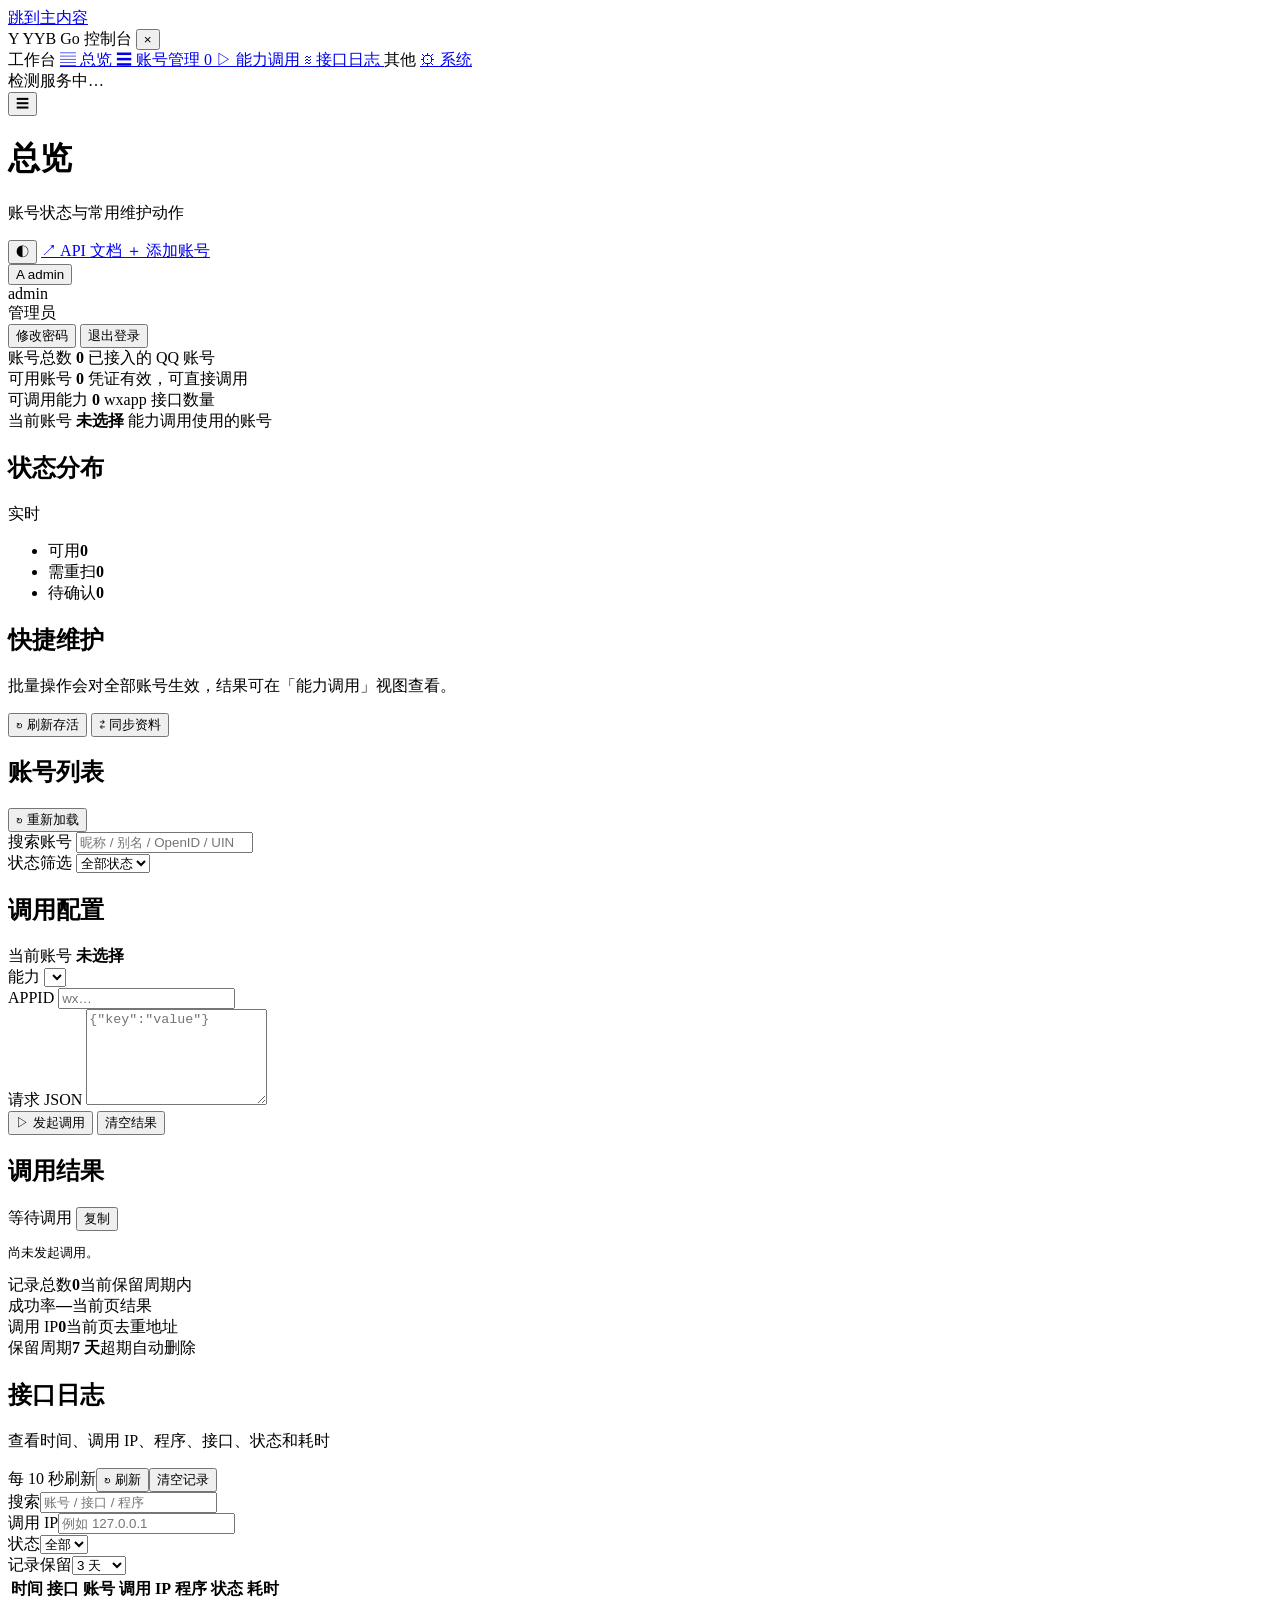
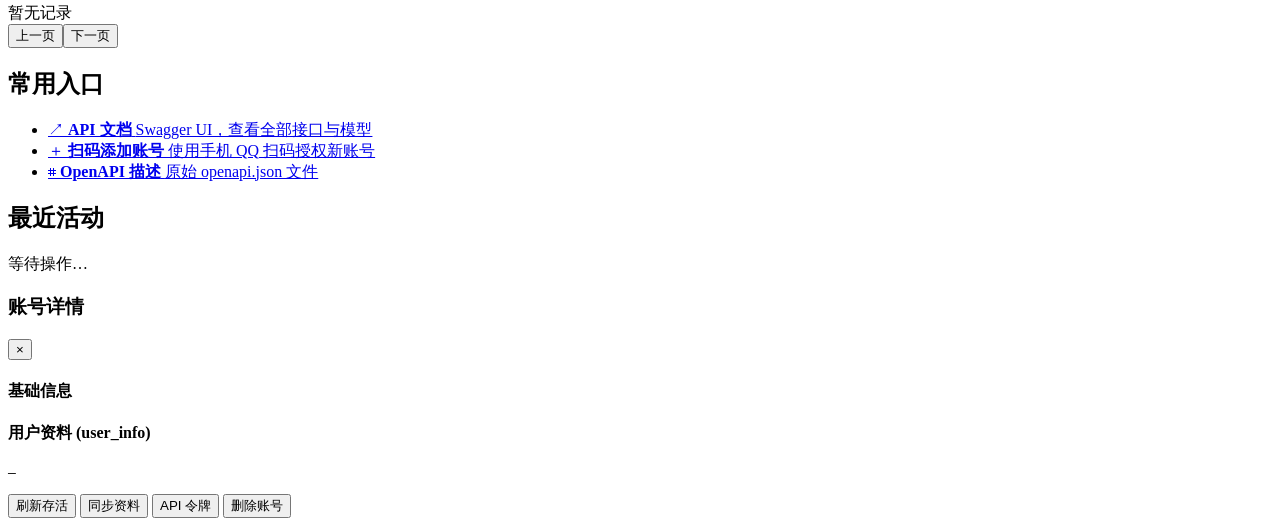
==== commit 2dfba9e3: "feat: 添加API调用日志系统和前端页面 - 新增接口审计中间件，记录wxapp接口调用日志 - 新增api_call_logs和api_log_settings数据库表 - 新增api-logs" ====
--- a/yyb_go/resource/templates/index.html
+++ b/yyb_go/resource/templates/index.html
@@ -41,6 +41,10 @@
         <a class="nav-item" href="#call" data-view="call">
           <span class="nav-glyph" aria-hidden="true">▷</span>
           <span>能力调用</span>
+        </a>
+        <a class="nav-item" href="#api-logs" data-view="api-logs">
+          <span class="nav-glyph" aria-hidden="true">≋</span>
+          <span>接口日志</span>
         </a>
         <span class="nav-group-label">其他</span>
         <a class="nav-item" href="#system" data-view="system">
@@ -234,6 +238,31 @@
               </div>
             </section>
           </div>
+        </section>
+
+        <section class="view hidden" id="view-api-logs" data-view="api-logs">
+          <div class="stat-grid log-stat-grid">
+            <div class="stat-card"><span class="stat-label">记录总数</span><strong class="stat-value tnum" id="logTotal">0</strong><span class="stat-hint">当前保留周期内</span></div>
+            <div class="stat-card"><span class="stat-label">成功率</span><strong class="stat-value tnum" id="logSuccessRate">—</strong><span class="stat-hint">当前页结果</span></div>
+            <div class="stat-card"><span class="stat-label">调用 IP</span><strong class="stat-value tnum" id="logIPCount">0</strong><span class="stat-hint">当前页去重地址</span></div>
+            <div class="stat-card"><span class="stat-label">保留周期</span><strong class="stat-value stat-value-text" id="logRetentionLabel">7 天</strong><span class="stat-hint">超期自动删除</span></div>
+          </div>
+          <section class="panel">
+            <div class="section-head">
+              <div><h2 class="section-title">接口日志</h2><p class="section-note">查看时间、调用 IP、程序、接口、状态和耗时</p></div>
+              <div class="inline-actions"><span class="eyebrow"><span class="eyebrow-dot" aria-hidden="true"></span>每 10 秒刷新</span><button class="btn secondary sm" id="reloadLogsBtn" type="button">↻ 刷新</button><button class="btn danger sm" id="clearLogsBtn" type="button">清空记录</button></div>
+            </div>
+            <div class="panel-body">
+              <div class="log-toolbar">
+                <div class="field"><label for="logSearch">搜索</label><input class="input" id="logSearch" type="search" placeholder="账号 / 接口 / 程序"></div>
+                <div class="field"><label for="logIPFilter">调用 IP</label><input class="input" id="logIPFilter" type="search" placeholder="例如 127.0.0.1"></div>
+                <div class="field"><label for="logStatusFilter">状态</label><select class="select" id="logStatusFilter"><option value="all">全部</option><option value="success">成功</option><option value="error">失败</option></select></div>
+                <div class="field"><label for="logRetentionSelect">记录保留</label><select class="select" id="logRetentionSelect"><option value="3">3 天</option><option value="7">7 天</option><option value="15">15 天</option><option value="30">30 天</option></select></div>
+              </div>
+              <div class="log-table-wrap"><table class="log-table"><thead><tr><th>时间</th><th>接口</th><th>账号</th><th>调用 IP</th><th>程序</th><th>状态</th><th>耗时</th><th aria-label="操作"></th></tr></thead><tbody id="logTableBody"></tbody></table></div>
+              <div class="log-footer"><span id="logSummary">暂无记录</span><div class="inline-actions"><button class="btn ghost sm" id="logPrevBtn" type="button">上一页</button><button class="btn ghost sm" id="logNextBtn" type="button">下一页</button></div></div>
+            </div>
+          </section>
         </section>
 
         <section class="view hidden" id="view-system" data-view="system">
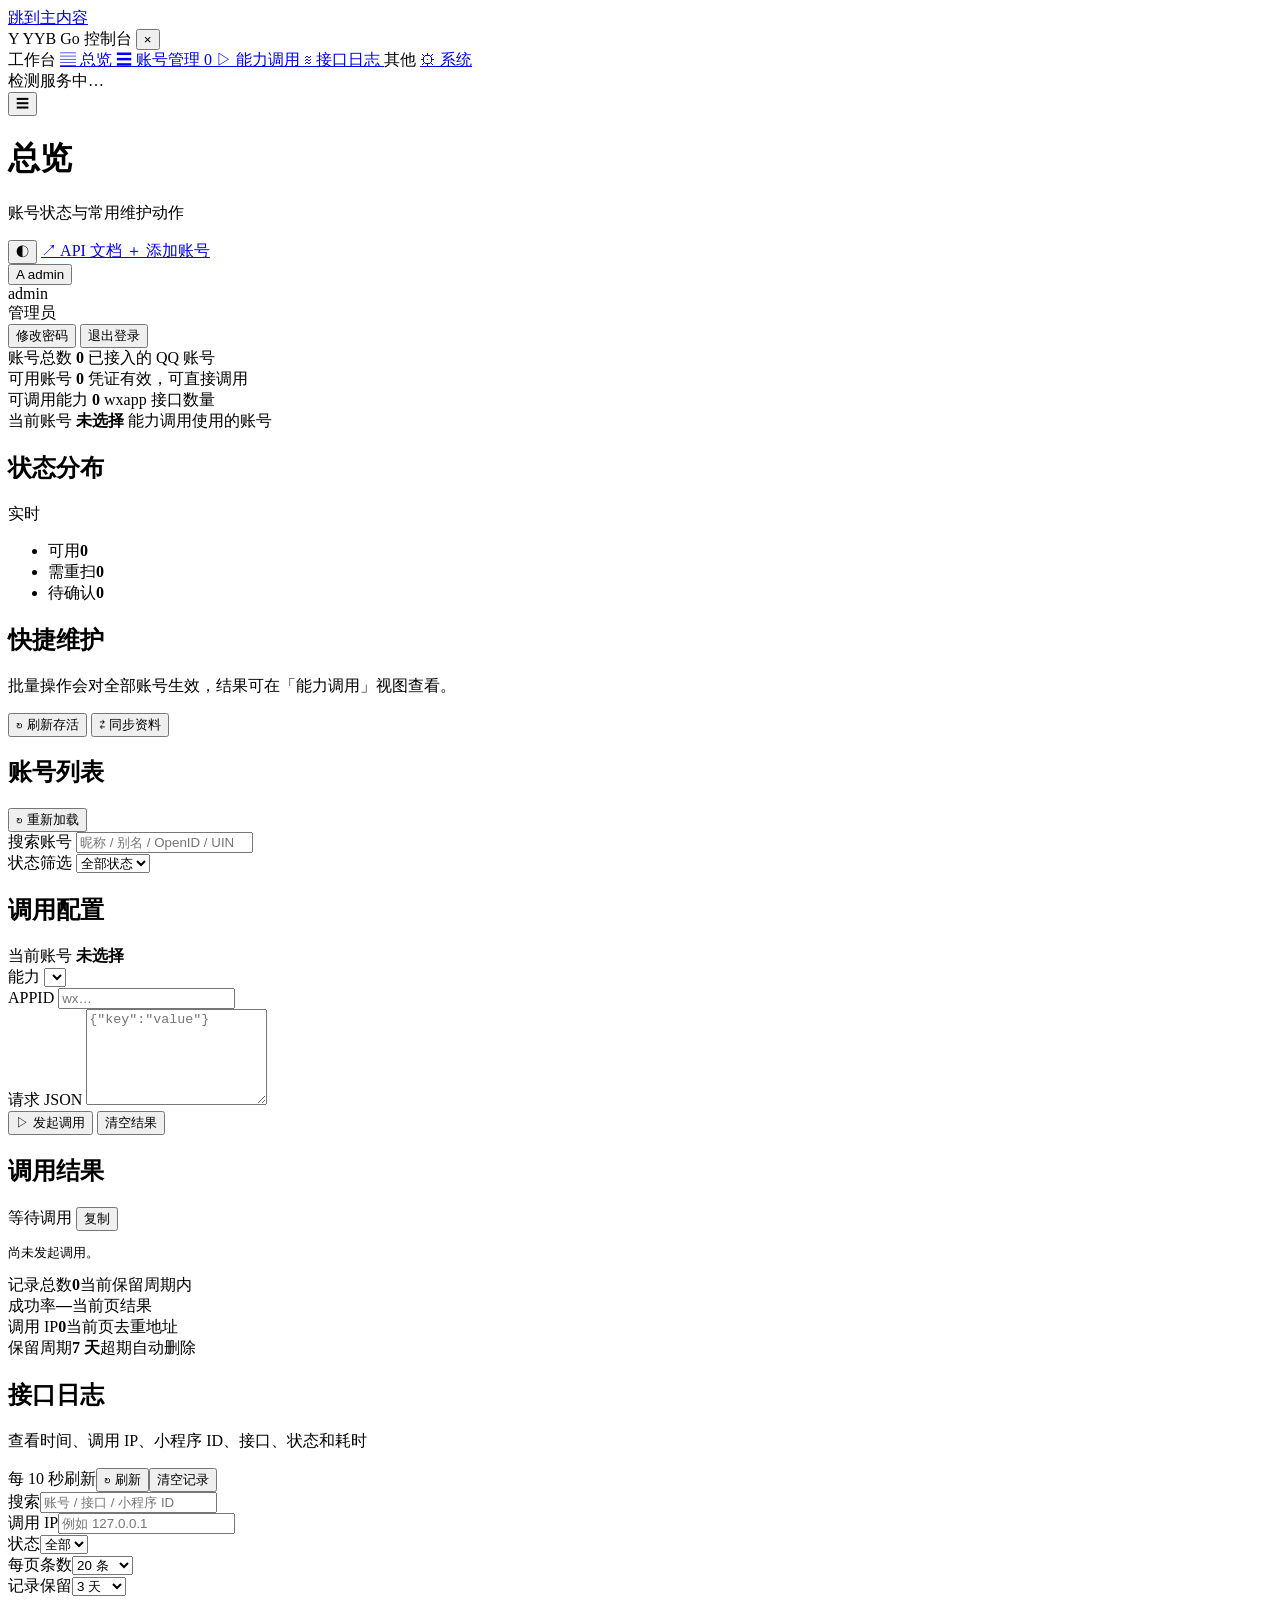
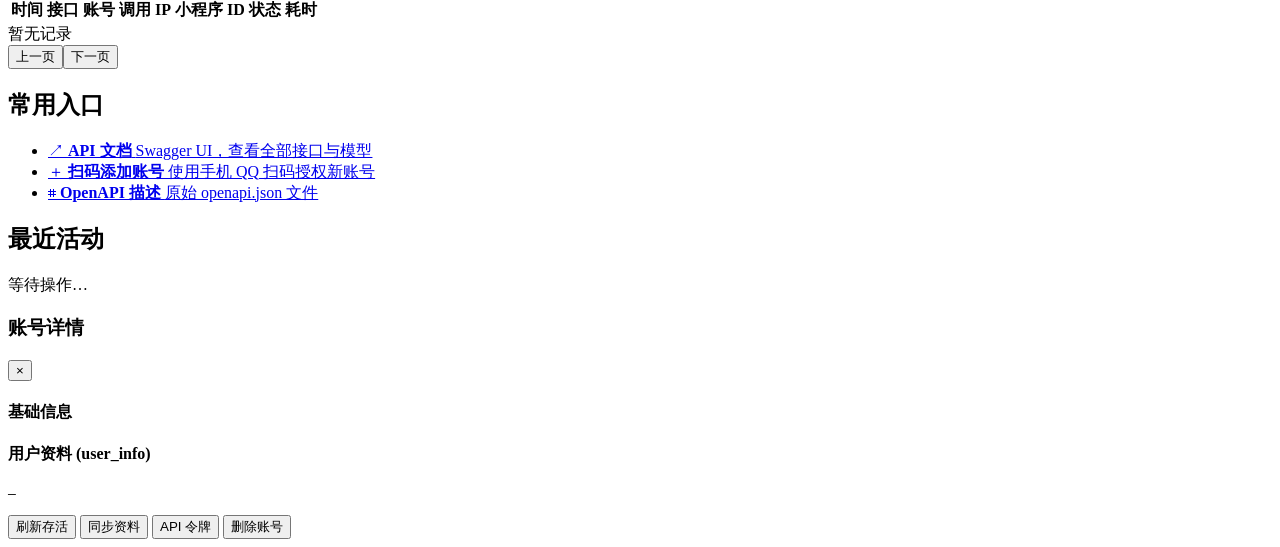
==== commit 0c29d6e2: "feat(api-logs): 优化接口日志展示与功能 1. 新增每页日志条数选择器，支持20/50/100条可选 2. 替换程序字段为小程序ID字段，调整日志存储逻辑 3. 更新界面文案与表格布局，" ====
--- a/yyb_go/resource/templates/index.html
+++ b/yyb_go/resource/templates/index.html
@@ -249,17 +249,18 @@
           </div>
           <section class="panel">
             <div class="section-head">
-              <div><h2 class="section-title">接口日志</h2><p class="section-note">查看时间、调用 IP、程序、接口、状态和耗时</p></div>
+              <div><h2 class="section-title">接口日志</h2><p class="section-note">查看时间、调用 IP、小程序 ID、接口、状态和耗时</p></div>
               <div class="inline-actions"><span class="eyebrow"><span class="eyebrow-dot" aria-hidden="true"></span>每 10 秒刷新</span><button class="btn secondary sm" id="reloadLogsBtn" type="button">↻ 刷新</button><button class="btn danger sm" id="clearLogsBtn" type="button">清空记录</button></div>
             </div>
             <div class="panel-body">
               <div class="log-toolbar">
-                <div class="field"><label for="logSearch">搜索</label><input class="input" id="logSearch" type="search" placeholder="账号 / 接口 / 程序"></div>
+                <div class="field"><label for="logSearch">搜索</label><input class="input" id="logSearch" type="search" placeholder="账号 / 接口 / 小程序 ID"></div>
                 <div class="field"><label for="logIPFilter">调用 IP</label><input class="input" id="logIPFilter" type="search" placeholder="例如 127.0.0.1"></div>
                 <div class="field"><label for="logStatusFilter">状态</label><select class="select" id="logStatusFilter"><option value="all">全部</option><option value="success">成功</option><option value="error">失败</option></select></div>
+                <div class="field"><label for="logPageSize">每页条数</label><select class="select" id="logPageSize"><option value="20" selected>20 条</option><option value="50">50 条</option><option value="100">100 条</option></select></div>
                 <div class="field"><label for="logRetentionSelect">记录保留</label><select class="select" id="logRetentionSelect"><option value="3">3 天</option><option value="7">7 天</option><option value="15">15 天</option><option value="30">30 天</option></select></div>
               </div>
-              <div class="log-table-wrap"><table class="log-table"><thead><tr><th>时间</th><th>接口</th><th>账号</th><th>调用 IP</th><th>程序</th><th>状态</th><th>耗时</th><th aria-label="操作"></th></tr></thead><tbody id="logTableBody"></tbody></table></div>
+              <div class="log-table-wrap"><table class="log-table"><thead><tr><th>时间</th><th>接口</th><th>账号</th><th>调用 IP</th><th>小程序 ID</th><th>状态</th><th>耗时</th><th aria-label="操作"></th></tr></thead><tbody id="logTableBody"></tbody></table></div>
               <div class="log-footer"><span id="logSummary">暂无记录</span><div class="inline-actions"><button class="btn ghost sm" id="logPrevBtn" type="button">上一页</button><button class="btn ghost sm" id="logNextBtn" type="button">下一页</button></div></div>
             </div>
           </section>
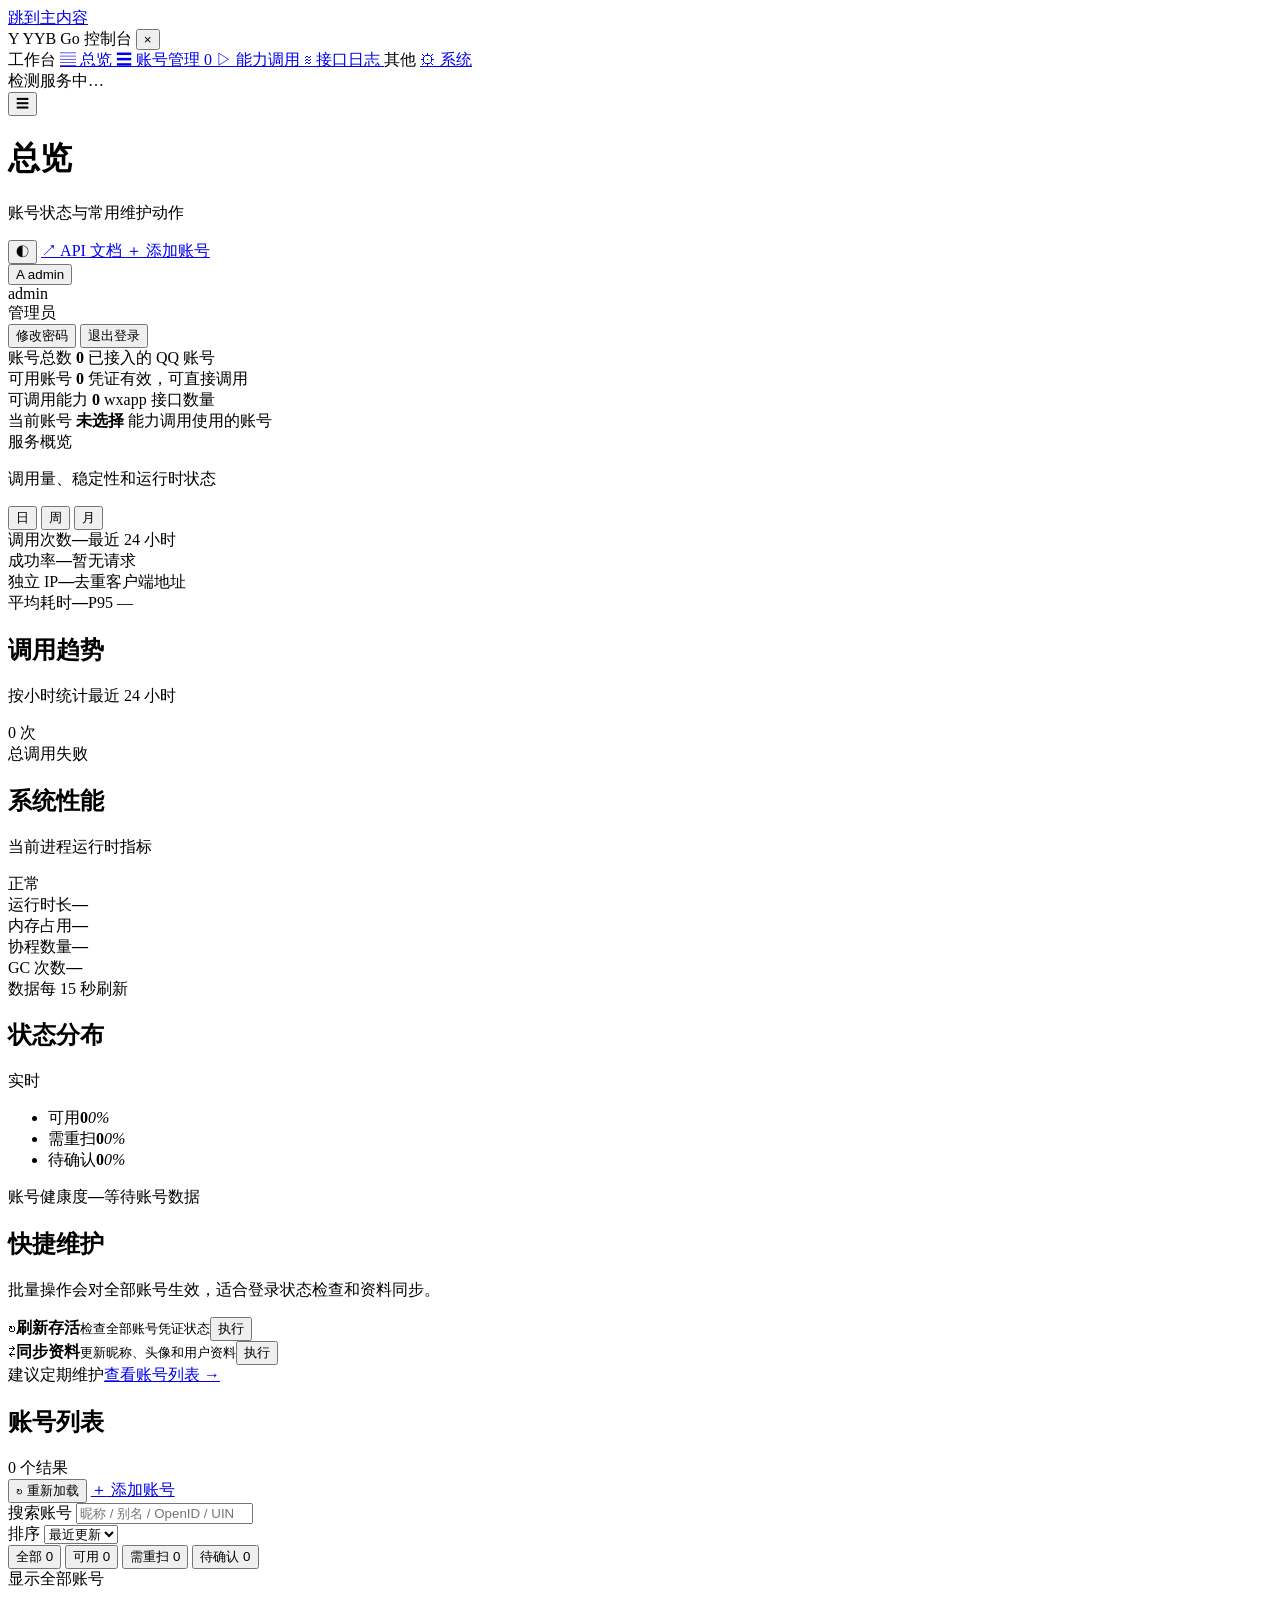
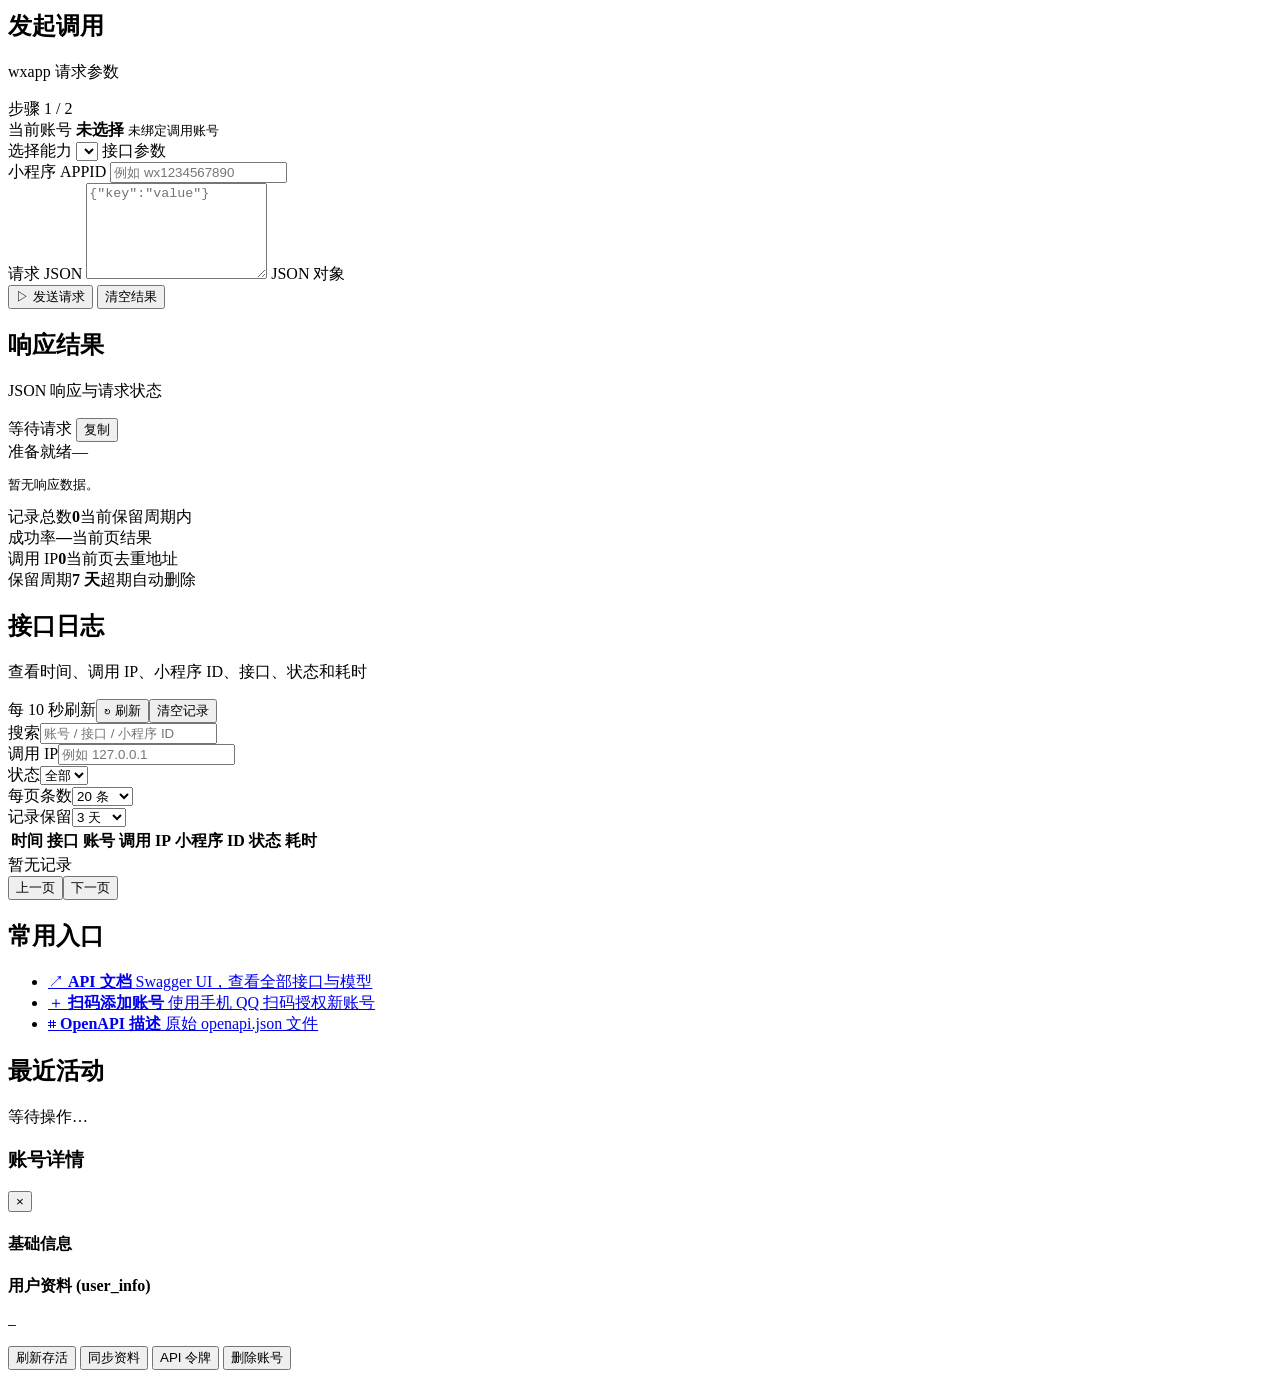
==== commit 2964982c: "feat: 发布0.2.3版本，新增仪表盘和访问日志优化 - 新增GET /dashboard/metrics接口与总览仪表盘 - 新增YYB_ACCESS_LOG环境变量控制日志输出 - 配置Doc" ====
--- a/yyb_go/resource/templates/index.html
+++ b/yyb_go/resource/templates/index.html
@@ -123,6 +123,46 @@
             </div>
           </div>
 
+          <section class="dashboard-toolbar" aria-label="调用趋势筛选">
+            <div>
+              <span class="eyebrow"><span class="eyebrow-dot" aria-hidden="true"></span>服务概览</span>
+              <p class="dashboard-caption">调用量、稳定性和运行时状态</p>
+            </div>
+            <div class="period-tabs" role="tablist" aria-label="统计时间范围">
+              <button class="period-tab active" type="button" role="tab" aria-selected="true" data-period="day">日</button>
+              <button class="period-tab" type="button" role="tab" aria-selected="false" data-period="week">周</button>
+              <button class="period-tab" type="button" role="tab" aria-selected="false" data-period="month">月</button>
+            </div>
+          </section>
+
+          <div class="metric-grid" aria-live="polite">
+            <div class="metric-card"><span class="stat-label">调用次数</span><strong class="metric-value tnum" id="metricCalls">—</strong><span class="metric-hint" id="metricCallsHint">最近 24 小时</span></div>
+            <div class="metric-card"><span class="stat-label">成功率</span><strong class="metric-value tnum" id="metricSuccessRate">—</strong><span class="metric-hint" id="metricSuccessHint">暂无请求</span></div>
+            <div class="metric-card"><span class="stat-label">独立 IP</span><strong class="metric-value tnum" id="metricIPs">—</strong><span class="metric-hint">去重客户端地址</span></div>
+            <div class="metric-card"><span class="stat-label">平均耗时</span><strong class="metric-value tnum" id="metricAvg">—</strong><span class="metric-hint" id="metricP95">P95 —</span></div>
+          </div>
+
+          <div class="dashboard-grid">
+            <section class="panel trend-panel">
+              <div class="section-head"><div><h2 class="section-title">调用趋势</h2><p class="section-note" id="trendDescription">按小时统计最近 24 小时</p></div><span class="eyebrow" id="trendTotal">0 次</span></div>
+              <div class="panel-body">
+                <div class="trend-chart" id="trendChart" role="img" aria-label="接口调用趋势图"></div>
+                <div class="trend-axis" id="trendAxis" aria-hidden="true"></div>
+                <div class="trend-legend"><span><i class="legend-swatch calls" aria-hidden="true"></i>总调用</span><span><i class="legend-swatch failed" aria-hidden="true"></i>失败</span></div>
+              </div>
+            </section>
+            <section class="panel runtime-panel">
+              <div class="section-head"><div><h2 class="section-title">系统性能</h2><p class="section-note">当前进程运行时指标</p></div><span class="status-pill ok" id="runtimeStatus"><span class="status-dot" aria-hidden="true"></span><span id="runtimeStatusText">正常</span></span></div>
+              <div class="panel-body runtime-body">
+                <div class="runtime-row"><span>运行时长</span><strong class="tnum" id="runtimeUptime">—</strong></div>
+                <div class="runtime-row"><span>内存占用</span><strong class="tnum" id="runtimeMemory">—</strong></div>
+                <div class="runtime-row"><span>协程数量</span><strong class="tnum" id="runtimeGoroutines">—</strong></div>
+                <div class="runtime-row"><span>GC 次数</span><strong class="tnum" id="runtimeGC">—</strong></div>
+                <div class="runtime-foot"><span>数据每 15 秒刷新</span><span class="pulse-dot" aria-hidden="true"></span></div>
+              </div>
+            </section>
+          </div>
+
           <div class="overview-grid">
             <section class="panel">
               <div class="section-head">
@@ -136,10 +176,11 @@
                   <span class="dist-seg unknown" id="distUnknown"></span>
                 </div>
                 <ul class="dist-legend" id="distLegend" aria-live="polite">
-                  <li><span class="dist-key alive" aria-hidden="true"></span>可用<b class="tnum" id="legendAlive">0</b></li>
-                  <li><span class="dist-key expired" aria-hidden="true"></span>需重扫<b class="tnum" id="legendExpired">0</b></li>
-                  <li><span class="dist-key unknown" aria-hidden="true"></span>待确认<b class="tnum" id="legendUnknown">0</b></li>
+                  <li><span class="dist-key alive" aria-hidden="true"></span><span>可用</span><b class="tnum" id="legendAlive">0</b><em id="legendAlivePct">0%</em></li>
+                  <li><span class="dist-key expired" aria-hidden="true"></span><span>需重扫</span><b class="tnum" id="legendExpired">0</b><em id="legendExpiredPct">0%</em></li>
+                  <li><span class="dist-key unknown" aria-hidden="true"></span><span>待确认</span><b class="tnum" id="legendUnknown">0</b><em id="legendUnknownPct">0%</em></li>
                 </ul>
+                <div class="dist-summary"><span>账号健康度</span><strong class="tnum" id="accountHealthScore">—</strong><span id="accountHealthHint">等待账号数据</span></div>
               </div>
             </section>
 
@@ -148,15 +189,12 @@
                 <h2 class="section-title">快捷维护</h2>
               </div>
               <div class="panel-body">
-                <p class="panel-note">批量操作会对全部账号生效，结果可在「能力调用」视图查看。</p>
-                <div class="inline-actions">
-                  <button class="btn secondary" id="refreshAllBtn" type="button">
-                    <span class="btn-icon" aria-hidden="true">↻</span> 刷新存活
-                  </button>
-                  <button class="btn secondary" id="resyncAllBtn" type="button">
-                    <span class="btn-icon" aria-hidden="true">⇄</span> 同步资料
-                  </button>
-                </div>
+                <p class="panel-note">批量操作会对全部账号生效，适合登录状态检查和资料同步。</p>
+                <div class="maintenance-list">
+                  <div class="maintenance-item"><span class="maintenance-icon" aria-hidden="true">↻</span><span><strong>刷新存活</strong><small>检查全部账号凭证状态</small></span><button class="btn secondary sm" id="refreshAllBtn" type="button">执行</button></div>
+                  <div class="maintenance-item"><span class="maintenance-icon" aria-hidden="true">⇄</span><span><strong>同步资料</strong><small>更新昵称、头像和用户资料</small></span><button class="btn secondary sm" id="resyncAllBtn" type="button">执行</button></div>
+                </div>
+                <div class="maintenance-foot"><span class="eyebrow">建议定期维护</span><a href="#accounts">查看账号列表 →</a></div>
               </div>
             </section>
           </div>
@@ -165,11 +203,15 @@
         <section class="view hidden" id="view-accounts" data-view="accounts">
           <section class="panel">
             <div class="section-head">
-              <h2 class="section-title">账号列表</h2>
+              <div class="section-heading-group">
+                <h2 class="section-title">账号列表</h2>
+                <span class="section-sub" id="accountResultCount">0 个结果</span>
+              </div>
               <div class="inline-actions">
                 <button class="btn secondary sm" id="reloadAccountsBtn" type="button">
                   <span class="btn-icon" aria-hidden="true">↻</span> 重新加载
                 </button>
+                <a class="btn primary sm" href="/scan"><span class="btn-icon" aria-hidden="true">＋</span> 添加账号</a>
               </div>
             </div>
             <div class="panel-body">
@@ -178,15 +220,23 @@
                   <label for="accountSearch">搜索账号</label>
                   <input class="input" id="accountSearch" type="search" placeholder="昵称 / 别名 / OpenID / UIN">
                 </div>
-                <div class="field">
-                  <label for="statusFilter">状态筛选</label>
-                  <select class="select" id="statusFilter">
-                    <option value="all">全部状态</option>
-                    <option value="alive">可用</option>
-                    <option value="expired">需重扫</option>
-                    <option value="unknown">待确认</option>
+                <div class="field account-sort-field">
+                  <label for="accountSort">排序</label>
+                  <select class="select" id="accountSort">
+                    <option value="updated">最近更新</option>
+                    <option value="name">名称</option>
+                    <option value="status">状态</option>
                   </select>
                 </div>
+              </div>
+              <div class="account-filter-row">
+                <div class="segmented-control" id="statusFilter" role="tablist" aria-label="账号状态筛选">
+                  <button class="segment active" type="button" role="tab" aria-selected="true" data-status="all">全部 <span class="tnum" id="filterCountAll">0</span></button>
+                  <button class="segment" type="button" role="tab" aria-selected="false" data-status="alive">可用 <span class="tnum" id="filterCountAlive">0</span></button>
+                  <button class="segment" type="button" role="tab" aria-selected="false" data-status="expired">需重扫 <span class="tnum" id="filterCountExpired">0</span></button>
+                  <button class="segment" type="button" role="tab" aria-selected="false" data-status="unknown">待确认 <span class="tnum" id="filterCountUnknown">0</span></button>
+                </div>
+                <span class="account-filter-hint" id="accountFilterHint">显示全部账号</span>
               </div>
               <div class="account-grid" id="accountGrid" aria-live="polite"></div>
             </div>
@@ -197,28 +247,32 @@
           <div class="call-grid">
             <section class="panel">
               <div class="section-head">
-                <h2 class="section-title">调用配置</h2>
+                <div><h2 class="section-title">发起调用</h2><p class="section-note">wxapp 请求参数</p></div>
+                <span class="eyebrow">步骤 1 / 2</span>
               </div>
               <div class="panel-body">
                 <div class="selected-account">
-                  <span class="stat-label">当前账号</span>
+                  <span class="selected-account-label"><span class="status-dot" aria-hidden="true"></span>当前账号</span>
                   <strong id="selectedAccountName">未选择</strong>
+                  <small id="selectedAccountHint">未绑定调用账号</small>
                 </div>
                 <div class="field">
-                  <label for="featureSel">能力</label>
+                  <label for="featureSel">选择能力</label>
                   <select class="select" id="featureSel"></select>
+                  <span class="field-hint" id="featureHint">接口参数</span>
                 </div>
                 <div class="field">
-                  <label for="appidInput">APPID</label>
-                  <input class="input" id="appidInput" type="text" placeholder="wx…" autocomplete="off">
+                  <label for="appidInput">小程序 APPID</label>
+                  <input class="input" id="appidInput" type="text" placeholder="例如 wx1234567890" autocomplete="off" spellcheck="false">
                 </div>
                 <div class="field hidden" id="payloadGroup">
                   <label for="payloadInput">请求 JSON</label>
-                  <textarea class="textarea" id="payloadInput" rows="6" placeholder='{"key":"value"}'></textarea>
-                </div>
-                <div class="inline-actions">
+                  <textarea class="textarea code-input" id="payloadInput" rows="6" placeholder='{"key":"value"}' spellcheck="false"></textarea>
+                  <span class="field-hint">JSON 对象</span>
+                </div>
+                <div class="call-actions">
                   <button class="btn primary" id="callBtn" type="button">
-                    <span class="btn-icon" aria-hidden="true">▷</span> 发起调用
+                    <span class="btn-icon" aria-hidden="true">▷</span> 发送请求
                   </button>
                   <button class="btn ghost" id="clearResultBtn" type="button">清空结果</button>
                 </div>
@@ -227,14 +281,15 @@
 
             <section class="panel">
               <div class="section-head">
-                <h2 class="section-title">调用结果</h2>
+                <div><h2 class="section-title">响应结果</h2><p class="section-note">JSON 响应与请求状态</p></div>
                 <div class="inline-actions">
-                  <span class="eyebrow" id="resultMeta">等待调用</span>
+                  <span class="result-status waiting" id="resultStatus"><span class="status-dot" aria-hidden="true"></span><span id="resultMeta">等待请求</span></span>
                   <button class="btn secondary sm" id="copyResultBtn" type="button">复制</button>
                 </div>
               </div>
               <div class="panel-body">
-                <pre class="code-block result-box" id="resultBox" aria-live="polite">尚未发起调用。</pre>
+                <div class="result-summary" id="resultSummary"><span>准备就绪</span><span class="tnum" id="resultDuration">—</span></div>
+                <pre class="code-block result-box" id="resultBox" aria-live="polite">暂无响应数据。</pre>
               </div>
             </section>
           </div>
